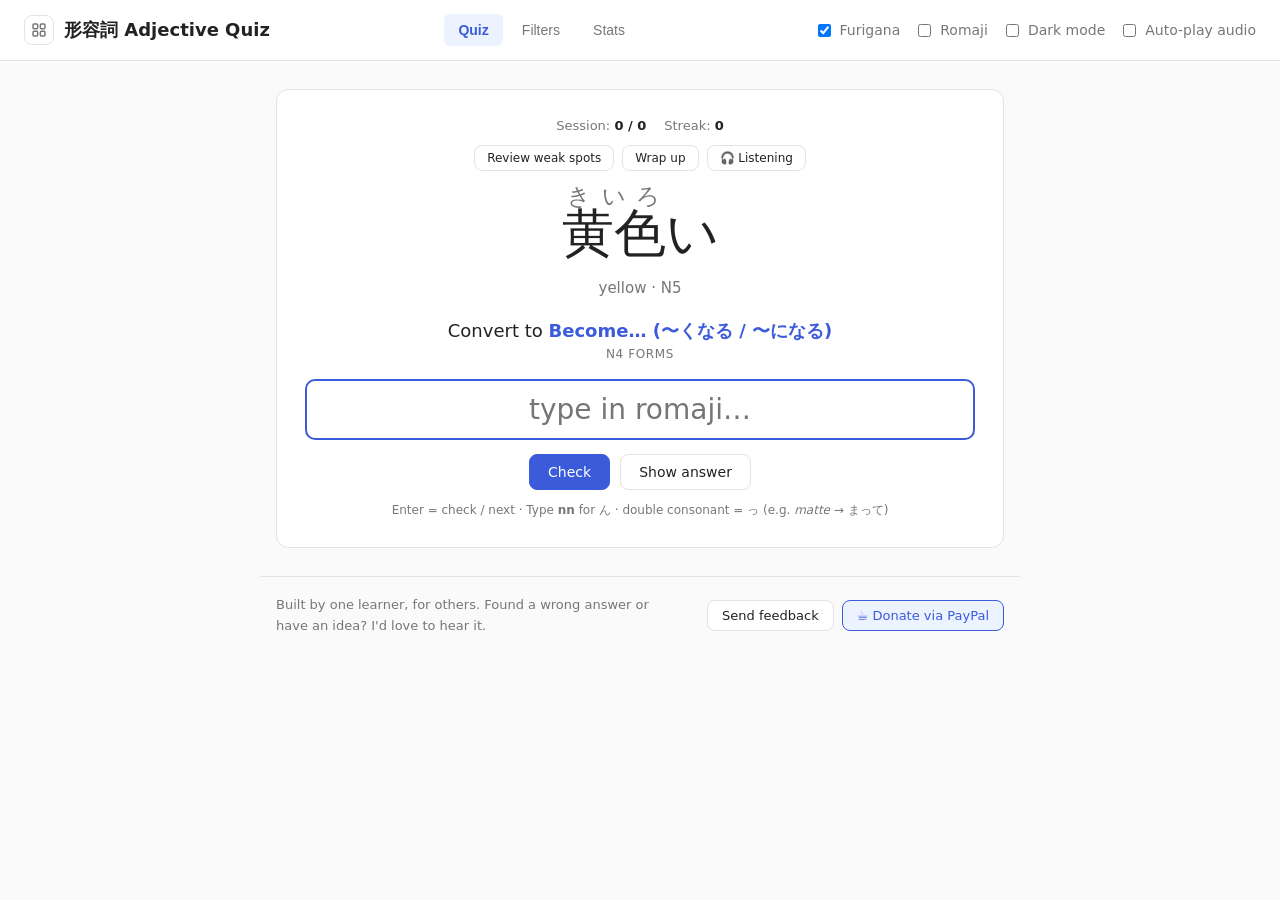
==== adj.html @ fc835f9a "Add files via upload" ====
<!DOCTYPE html>
<html lang="en">
<head>
<meta charset="UTF-8">
<meta name="viewport" content="width=device-width, initial-scale=1">
<link rel="icon" href="icon-favicon-64.png">
<link rel="apple-touch-icon" href="icon-adj-180.png">
<meta name="apple-mobile-web-app-capable" content="yes">
<meta name="mobile-web-app-capable" content="yes">
<meta name="apple-mobile-web-app-title" content="Adjective Quiz">
<meta name="theme-color" content="#c2255c">
<script>(function(){var d;try{d=localStorage.getItem('jadj_dark_v1');}catch(e){}if(d==='on'||(d!=='off'&&window.matchMedia&&matchMedia('(prefers-color-scheme: dark)').matches))document.documentElement.classList.add('dark');})();</script>
<title>Japanese Adjective Conjugation Quiz</title>
<style>
  :root{
    --bg:#fafafa; --card:#fff; --text:#222; --muted:#777; --line:#e3e3e3;
    --accent:#3b5bdb; --ok:#2b8a3e; --okbg:#ebfbee; --bad:#c92a2a; --badbg:#fff5f5;
  }
  *{box-sizing:border-box}
  body{margin:0;font-family:system-ui,-apple-system,"Segoe UI",Roboto,"Noto Sans JP","Hiragino Sans",sans-serif;background:var(--bg);color:var(--text)}
  header{display:flex;align-items:center;justify-content:space-between;padding:14px 24px;border-bottom:1px solid var(--line);background:var(--card);flex-wrap:wrap;gap:10px}
  header h1{font-size:18px;margin:0;font-weight:600}
  nav button{background:none;border:none;padding:8px 14px;font-size:14px;color:var(--muted);cursor:pointer;border-radius:6px}
  nav button.active{color:var(--accent);background:#edf2ff;font-weight:600}
  .toggle{font-size:14px;color:var(--muted);display:flex;align-items:center;gap:6px;cursor:pointer}
  main{max-width:760px;margin:28px auto;padding:0 16px}
  .card{background:var(--card);border:1px solid var(--line);border-radius:12px;padding:28px}
  .hidden{display:none!important}

  /* Quiz */
  .scorebar{display:flex;gap:18px;justify-content:center;font-size:13px;color:var(--muted);margin-bottom:16px}
  .scorebar b{color:var(--text)}
  .verb{font-size:52px;text-align:center;margin:10px 0 4px;line-height:1.6}
  .meaning{text-align:center;color:var(--muted);font-size:15px}
  .target{text-align:center;margin:22px 0 18px;font-size:18px}
  .target .form{font-weight:600;color:var(--accent)}
  .target .cat{display:block;font-size:12px;color:var(--muted);margin-top:4px;text-transform:uppercase;letter-spacing:.05em}
  #answer{width:100%;font-size:28px;padding:12px 16px;border:2px solid var(--line);border-radius:10px;text-align:center;outline:none;font-family:inherit}
  #answer:focus{border-color:var(--accent)}
  #answer.ok{border-color:var(--ok);background:var(--okbg)}
  #answer.bad{border-color:var(--bad);background:var(--badbg)}
  .buttons{display:flex;gap:10px;justify-content:center;margin-top:14px}
  button.btn{font-size:14px;padding:9px 18px;border-radius:8px;border:1px solid var(--line);background:var(--card);cursor:pointer;font-family:inherit}
  button.primary{background:var(--accent);color:#fff;border-color:var(--accent)}
  .hint{text-align:center;font-size:12px;color:var(--muted);margin-top:12px}
  .feedback{margin-top:20px;padding:16px 18px;border-radius:10px;font-size:15px;line-height:1.6}
  .feedback.ok{background:var(--okbg);border:1px solid #b2f2bb}
  .feedback.bad{background:var(--badbg);border:1px solid #ffc9c9}
  .feedback .head{font-weight:600;margin-bottom:4px}
  .feedback.ok .head{color:var(--ok)} .feedback.bad .head{color:var(--bad)}
  .feedback .correct{font-size:26px;line-height:1.7}
  .feedback .rule{margin-top:8px;color:#333}
  .feedback .note{margin-top:6px;color:#8a5a00;font-size:14px}
  .pill{display:inline-block;font-size:12px;padding:1px 8px;border-radius:10px;background:#f1f3f5;color:#555;margin-left:6px;vertical-align:middle}

  ruby rt{font-size:.45em;color:var(--muted)}
  body.nofuri ruby rt{visibility:hidden}
  .rw{display:inline-flex;flex-direction:column;align-items:center;vertical-align:bottom}
  .rw .rr{display:none;font-size:clamp(11px,.38em,22px);line-height:1.3;color:var(--accent);font-family:system-ui,-apple-system,"Segoe UI",sans-serif;letter-spacing:.02em;white-space:nowrap}
  body.roma .rw .rr{display:block}
  header h1{display:flex;align-items:center;gap:10px}
  .homelink{display:inline-grid;place-items:center;width:30px;height:30px;border-radius:8px;border:1px solid var(--line);color:var(--muted);text-decoration:none;flex:none}
  .homelink:hover{color:var(--accent);border-color:var(--accent)}
  .listenq{display:inline-flex;align-items:center;gap:10px;font-size:20px;padding:14px 26px;border-radius:999px;border:2px solid var(--accent);
    background:var(--accentbg);color:var(--accent);cursor:pointer;font-family:inherit;margin:14px 0 6px}
  .listenq:hover{filter:brightness(1.05)} .listenq:active{transform:scale(.98)}
  .listenq .ico{font-size:26px;line-height:1}
  .reportline{margin-top:12px;font-size:12px;text-align:right}
  .reportline a{color:var(--muted);text-decoration:none;border-bottom:1px dotted var(--muted)}
  .reportline a:hover{color:var(--accent);border-color:var(--accent)}
  .homo{margin-top:6px;font-size:13px;color:var(--muted)}
  .feedback .also{font-size:13px;color:var(--muted);margin:2px 0 8px}

  /* Filters */
  h2{font-size:16px;margin:0 0 12px}
  h3{font-size:13px;margin:18px 0 8px;color:var(--muted);text-transform:uppercase;letter-spacing:.05em;font-weight:600}
  .checks{display:grid;grid-template-columns:repeat(auto-fill,minmax(220px,1fr));gap:6px 16px}
  .checks label{font-size:14px;display:flex;gap:8px;align-items:center;cursor:pointer}
  .small-links{font-size:12px;margin-left:8px;text-transform:none;letter-spacing:0}
  .small-links a{color:var(--accent);cursor:pointer;margin-left:6px}
  .poolinfo{margin-top:18px;font-size:13px;color:var(--muted)}

  /* Stats */
  table{width:100%;border-collapse:collapse;font-size:14px}
  th,td{text-align:left;padding:7px 6px;border-bottom:1px solid var(--line)}
  th{font-size:12px;color:var(--muted);font-weight:600}
  td.num{text-align:right;white-space:nowrap;font-variant-numeric:tabular-nums}
  .bar{height:6px;background:#f1f3f5;border-radius:3px;width:90px;display:inline-block;vertical-align:middle;overflow:hidden}
  .bar i{display:block;height:100%}
  .totals{display:flex;gap:30px;margin-bottom:10px}
  .totals div{font-size:13px;color:var(--muted)}
  .totals b{display:block;font-size:24px;color:var(--text)}
  .reset{margin-top:20px;font-size:12px}

  /* ---- quality-of-life additions: dark mode, audio, review / wrap-up ---- */
  :root{--accentbg:#edf2ff;--okline:#b2f2bb;--badline:#ffc9c9;--pill:#f1f3f5;--pilltext:#555;--warn:#8a5a00;--sub:#333}
  :root.dark{--bg:#15171c;--card:#1e2128;--text:#e4e6ea;--muted:#9aa0aa;--line:#353a45;--accent:#7b93f7;--ok:#69db7c;--okbg:#17301f;
    --bad:#ff8787;--badbg:#3a1d21;--accentbg:#262d48;--okline:#2b6a3a;--badline:#7a2e35;--pill:#2a2e37;--pilltext:#c8ccd3;--warn:#f0c14b;--sub:#cfd3da;color-scheme:dark}
  :root.dark button.primary{background:#4c6ef5;border-color:#4c6ef5}
  :root.dark #storeWarn{background:#3a3212!important;border-color:#6b5d1e!important;color:#f0c14b!important}
  nav button.active{background:var(--accentbg)}
  .feedback.ok{border-color:var(--okline)} .feedback.bad{border-color:var(--badline)}
  .feedback .rule{color:var(--sub)} .feedback .note{color:var(--warn)}
  .feedback .ex{border-top-color:var(--line)} .feedback .ex .en{color:var(--muted)}
  .added,.fixnote{color:var(--warn)}
  .pill{background:var(--pill);color:var(--pilltext)} .bar{background:var(--pill)}
  #answer,#listSearch{background-color:var(--card);color:var(--text)}
  button.btn:not(.primary){background-color:var(--card);color:var(--text)}
  .toggles{display:flex;gap:14px;flex-wrap:wrap}
  .modebar{display:flex;gap:8px;justify-content:center;margin:-4px 0 14px;flex-wrap:wrap}
  button.btn.small{font-size:12px;padding:5px 12px}
  button.btn.on{border-color:var(--accent);color:var(--accent);background:var(--accentbg)}
  .modeinfo{text-align:center;font-size:12px;color:var(--accent);margin:-6px 0 14px}
  .modeinfo.warn{color:var(--warn)}
  .speak{background:none;border:1px solid var(--line);border-radius:6px;cursor:pointer;font-size:13px;padding:1px 7px;color:var(--text);vertical-align:middle;font-family:inherit;line-height:1.5}
  .speak:hover{border-color:var(--accent)}
  #summary h2{text-align:center;font-size:20px;margin:0 0 14px}
  #summary .totals{justify-content:center;text-align:center}

  /* ---- support & feedback footer ---- */
  .sitefoot{max-width:760px;margin:8px auto 40px;padding:18px 16px 0;border-top:1px solid var(--line);
    display:flex;flex-wrap:wrap;gap:10px 20px;align-items:center;justify-content:space-between;font-size:13px;color:var(--muted)}
  .sitefoot p{margin:0;line-height:1.6;max-width:46ch}
  .sitefoot .links{display:flex;gap:8px;flex-wrap:wrap}
  .sitefoot a{display:inline-block;padding:7px 14px;border-radius:8px;border:1px solid var(--line);
    background:var(--card);color:var(--text);text-decoration:none;font-size:13px}
  .sitefoot a:hover{border-color:var(--accent);color:var(--accent)}
  .sitefoot a:focus-visible{outline:2px solid var(--accent);outline-offset:2px}
  .sitefoot a.donate{border-color:var(--accent);color:var(--accent);background:var(--accentbg)}
  @media (max-width:520px){.sitefoot{justify-content:center;text-align:center}}
  .verb{white-space:nowrap}  /* keep the quiz word on one line; script shrinks it to fit */
  @media (max-width:420px){main{padding:0 10px}.card{padding:22px 14px}}
</style>
</head>
<body>
<header>
  <h1><a class="homelink" href="./" title="All apps" aria-label="All apps"><svg viewBox="0 0 24 24" width="16" height="16" fill="none" stroke="currentColor" stroke-width="2.2" stroke-linecap="round" stroke-linejoin="round" aria-hidden="true"><rect x="3" y="3" width="7" height="7" rx="1.5"/><rect x="14" y="3" width="7" height="7" rx="1.5"/><rect x="3" y="14" width="7" height="7" rx="1.5"/><rect x="14" y="14" width="7" height="7" rx="1.5"/></svg></a>形容詞 Adjective Quiz</h1>
  <nav>
    <button data-tab="quiz" class="active">Quiz</button>
    <button data-tab="filters">Filters</button>
    <button data-tab="stats">Stats</button>
  </nav>
  <div class="toggles">
    <label class="toggle"><input type="checkbox" id="furiToggle" checked> Furigana</label>
    <label class="toggle" title="Show romaji above Japanese words"><input type="checkbox" id="romaToggle"> Romaji</label>
    <label class="toggle"><input type="checkbox" id="darkToggle"> Dark mode</label>
    <label class="toggle" title="Read the answer aloud as soon as you submit"><input type="checkbox" id="autoToggle"> Auto-play audio</label>
  </div>
</header>

<main>
  <!-- QUIZ -->
  <section id="tab-quiz" class="card">
    <div id="storeWarn" class="hidden" style="font-size:12px;color:#8a5a00;background:#fff9db;border:1px solid #ffe066;border-radius:8px;padding:8px 12px;margin-bottom:14px;text-align:center">This viewer blocks saving, so lifetime stats won&#39;t persist. Download the file and open it directly in Chrome to save progress.</div>
    <div class="scorebar">
      <span>Session: <b id="sScore">0 / 0</b></span>
      <span>Streak: <b id="sStreak">0</b></span>
    </div>
    <div class="modebar" id="modebar">
      <button class="btn small" id="reviewBtn" title="Drill only the items with your worst track record">Review weak spots</button>
      <button class="btn small" id="wrapBtn" title="Finish with 5 more questions, then see a summary">Wrap up</button>
      <button class="btn small" id="listenBtn" title="Hear the adjective instead of reading it">🎧 Listening</button>
    </div>
    <div class="modeinfo hidden" id="modeInfo"></div>
    <div id="quizBody">
      <div class="verb" id="qVerb"></div>
      <div class="meaning" id="qMeaning"></div>
      <div class="target">Convert to <span class="form" id="qForm"></span><span class="cat" id="qCat"></span></div>
      <input id="answer" autocomplete="off" autocapitalize="off" spellcheck="false" placeholder="type in romaji…">
      <div class="buttons">
        <button class="btn primary" id="submitBtn">Check</button>
        <button class="btn" id="revealBtn">Show answer</button>
      </div>
      <div class="hint">Enter = check / next · Type <b>nn</b> for ん · double consonant = っ (e.g. <i>matte</i> → まって)</div>
      <div id="feedback"></div>
    </div>
    <div id="emptyPool" class="hidden" style="text-align:center;color:var(--muted)">No questions match your filters. Enable at least one form, level and adjective type.</div>
    <div id="summary" class="hidden">
      <h2 id="sumTitle"></h2>
      <div id="sumBody"></div>
      <div class="buttons" style="margin-top:20px">
        <button class="btn primary" id="newSessionBtn">Start new session</button>
        <button class="btn" id="keepGoingBtn">Keep going</button>
      </div>
    </div>
  </section>

  <!-- FILTERS -->
  <section id="tab-filters" class="card hidden">
    <h2>Filters</h2>
    <div id="filterBody"></div>
    <div class="poolinfo" id="poolInfo"></div>
  </section>

  <!-- STATS -->
  <section id="tab-stats" class="card hidden">
    <h2>Stats</h2>
    <div id="statsBody"></div>
    <h3>Sync between devices</h3>
    <div style="font-size:13px;color:var(--muted);margin-bottom:8px">Export a file here, open the quiz on another computer or phone, and import it there. Results are combined without double-counting, so you can sync back and forth as often as you like.</div>
    <div class="buttons" style="justify-content:flex-start;margin-top:0">
      <button class="btn" id="exportBtn">Export progress</button>
      <button class="btn" id="importBtn">Import progress</button>
      <input type="file" id="importFile" accept=".json,application/json" class="hidden">
    </div>
    <div id="syncMsg" style="font-size:13px;margin-top:8px"></div>
    <div id="syncInfo" style="font-size:12px;color:var(--muted);margin-top:6px"></div>
    <button class="btn reset" id="resetBtn">Reset lifetime stats</button>
  </section>
</main>
<footer class="sitefoot">
  <p>Built by one learner, for others. Found a wrong answer or have an idea? I'd love to hear it.</p>
  <div class="links">
    <a href="mailto:support.kohikori@gmail.com?subject=Feedback:%20Adjective%20Quiz">Send feedback</a>
    <a class="donate" href="https://paypal.me/kohikori" target="_blank" rel="noopener">☕ Donate via PayPal</a>
  </div>
</footer>

<script>
//ENGINE-START
/* ================= ADJECTIVE DATA =================
   word|meaning|type|JLPT level|flags
   type: i = い-adjective, na = な-adjective, ii = いい (irregular)
   flags: negnai = a negative-looking ない word, prefers 〜なさそう
   Levels and meanings follow the vocabulary quiz; types checked against JMdict. */
const ADJ_DATA = `
いい|good; nice|ii|5
危[あぶ]ない|dangerous|i|5
赤[あか]い|red; crimson; scarlet|i|5
明[あか]るい|bright; light|i|5
甘[あま]い|sweet; sweet-tasting; sugary|i|5
青[あお]い|blue; azure|i|5
新[あたら]しい|new; fresh|i|5
暖[あたた]かい|warm|i|5
暑[あつ]い|hot; sultry|i|5
厚[あつ]い|thick|i|5
熱[あつ]い|hot|i|5
便利[べんり]|convenient|na|5
小[ちい]さい|small; little; tiny|i|5
近[ちか]い|near; close|i|5
大丈夫[だいじょうぶ]|all right; OK|na|5
大好[だいす]き|much loved; really like|na|5
安心[あんしん]|relieved; at ease|na|4
安全[あんぜん]|safe|na|4
浅[あさ]い|shallow|i|4
大事[だいじ]|important; precious|na|4
不便[ふべん]|inconvenient|na|4
深[ふか]い|deep|i|4
複雑[ふくざつ]|complicated|na|4
恥[は]ずかしい|embarrassed; shameful|i|4
明[あき]らか|clear; obvious|na|3
新[あら]た|new; fresh|na|3
駄目[だめ]|no good|na|3
不利[ふり]|disadvantageous|na|3
激[はげ]しい|violent; extreme; intense|i|3
意外[いがい]|unexpected; surprising|na|3
邪魔[じゃま]|in the way; bothersome|na|3
強力[きょうりょく]|powerful; strong|na|3
青白[あおじろ]い|pale; bluish-white|i|2
意地悪[いじわる]|mean; nasty|na|2
真[ま]っ青[さお]|deep blue; pale|na|2
真[ま]っ白[しろ]|pure white; blank|na|2
透明[とうめい]|transparent; clear|na|2
忙[いそが]しい|busy|i|5
痛[いた]い|painful; sore|i|5
嫌[いや]|unpleasant; disagreeable|na|5
色々[いろいろ]|various|na|5
薄[うす]い|thin; weak|i|5
うるさい|noisy; annoying|i|5
美味[おい]しい|delicious|i|5
多[おお]い|many; numerous|i|5
大[おお]きい|big; large|i|5
遅[おそ]い|slow; time-consuming; late|i|5
重[おも]い|heavy|i|5
面白[おもしろ]い|interesting|i|5
辛[から]い|spicy; salty|i|5
軽[かる]い|light|i|5
可愛[かわい]い|cute|i|5
黄色[きいろ]い|yellow|i|5
汚[きたな]い|dirty|i|5
嫌[きら]い|disliked; hateful|na|5
きれい|pretty; clean|na|5
暗[くら]い|dark; gloomy; murky|i|5
黒[くろ]い|black|i|5
結構[けっこう]|fine; splendid; enough|na|5
元気[げんき]|healthy; energetic|na|5
寒[さむ]い|cold|i|5
静[しず]か|quiet|na|5
白[しろ]い|white|i|5
上手[じょうず]|skillful; good at|na|5
丈夫[じょうぶ]|sturdy; healthy|na|5
好[す]き|liked; favorite|na|5
少[すく]ない|few; scarce|i|5
涼[すず]しい|cool; refreshing|i|5
狭[せま]い|narrow|i|5
大切[たいせつ]|important; precious|na|5
大変[たいへん]|tough; terrible; serious|na|5
高[たか]い|high; tall; expensive|i|5
楽[たの]しい|enjoyable; fun|i|5
つまらない|boring|i|5|negnai
冷[つめ]たい|cold to the touch|i|5
強[つよ]い|strong; powerful|i|5
遠[とお]い|far|i|5
長[なが]い|long|i|5
賑[にぎ]やか|lively; bustling|na|5
温[ぬる]い|lukewarm|i|5
速[はや]い|fast|i|5
早[はや]い|early; fast|i|5
低[ひく]い|low; short|i|5
暇[ひま]|free (not busy)|na|5
広[ひろ]い|spacious; vast; wide|i|5
太[ふと]い|fat; thick|i|5
古[ふる]い|old (not for people)|i|5
下手[へた]|unskillful; bad at|na|5
欲[ほ]しい|wanted; desired|i|5
細[ほそ]い|thin; slender|i|5
まずい|bad-tasting; awkward|i|5
真[ま]っ直[す]ぐ|straight|na|5
丸[まる]い|round|i|5
短[みじか]い|short|i|5
難[むずか]しい|difficult|i|5
易[やさ]しい|easy; simple|i|5
安[やす]い|cheap; inexpensive|i|5
有名[ゆうめい]|famous|na|5
良[よ]い|good|i|5
弱[よわ]い|weak|i|5
立派[りっぱ]|splendid; fine|na|5
若[わか]い|young|i|5
悪[わる]い|bad; poor; undesirable|i|5
一生懸命[いっしょうけんめい]|hardworking; with all one's might|na|4
美[うつく]しい|beautiful|i|4
嬉[うれ]しい|happy; glad|i|4
おかしい|funny; strange|i|4
硬[かた]い|hard; stiff|i|4
悲[かな]しい|sad|i|4
簡単[かんたん]|simple; easy|na|4
危険[きけん]|dangerous|na|4
厳[きび]しい|strict|i|4
急[きゅう]|sudden; urgent; steep|na|4
細[こま]かい|small; fine; detailed|i|4
怖[こわ]い|frightening|i|4
盛[さか]ん|thriving; popular|na|4
寂[さび]しい|lonely|i|4
残念[ざんねん]|disappointing; unfortunate|na|4
親切[しんせつ]|kind|na|4
十分[じゅうぶん]|enough; sufficient|na|4
自由[じゆう]|free; unrestricted|na|4
すごい|amazing; terrible|i|4
素晴[すば]らしい|wonderful|i|4
正[ただ]しい|right; correct|i|4
楽[たの]しみ|looking forward to|na|4
丁寧[ていねい]|polite; careful|na|4
適当[てきとう]|suitable; sloppy|na|4
特別[とくべつ]|special|na|4
苦[にが]い|bitter|i|4
眠[ねむ]い|sleepy|i|4
酷[ひど]い|terrible; cruel|i|4
変[へん]|strange|na|4
無理[むり]|impossible; unreasonable|na|4
珍[めずら]しい|unusual; rare|i|4
優[やさ]しい|kind|i|4
柔[やわ]らかい|soft|i|4
急激[きゅうげき]|sudden; abrupt; rapid|na|3
急速[きゅうそく]|rapid (e.g. progress)|na|3
新鮮[しんせん]|fresh|na|3
熱心[ねっしん]|enthusiastic; eager|na|3
真面目[まじめ]|serious; earnest|na|3
真[ま]っ赤[か]|bright red; deep red; flushed (of face)|na|3
満足[まんぞく]|satisfied|na|3
明確[めいかく]|clear; precise; definite|na|3
有利[ゆうり]|advantageous|na|3
よろしい|good; all right (polite)|i|3
利口[りこう]|clever; intelligent; wise|na|3
うまい|delicious; skillful|i|4
堅[かた]い|hard; solid; steady|i|4
心配[しんぱい]|worried; worrying|na|4
確[たし]か|certain; sure|na|4
必要[ひつよう]|necessary|na|4
別[べつ]|different; separate|na|4
異常[いじょう]|abnormal; unusual|na|3
偉大[いだい]|great; mighty|na|3
永遠[えいえん]|eternal|na|3
幼[おさな]い|very young; childish|i|3
恐[おそ]ろしい|terrible; dreadful|i|3
穏[おだ]やか|calm; gentle; quiet|na|3
温暖[おんだん]|warm; mild|na|3
快適[かいてき]|pleasant; agreeable; comfortable|na|3
確実[かくじつ]|certain; reliable|na|3
賢[かしこ]い|wise; clever; smart|i|3
可能[かのう]|possible|na|3
かわいそう|pitiful; poor (thing)|na|3
かわいらしい|lovely; sweet|i|3
完全[かんぜん]|perfect; complete|na|3
貴重[きちょう]|precious; valuable|na|3
きつい|tight; harsh; tough|i|3
気[き]の毒[どく]|pitiful; a pity|na|3
奇妙[きみょう]|strange; queer; curious|na|3
器用[きよう]|skillful; handy|na|3
巨大[きょだい]|huge; gigantic; enormous|na|3
臭[くさ]い|smelly; stinky|i|3
クラシック|classic; classical|na|3
苦[くる]しい|painful; difficult|i|3
詳[くわ]しい|detailed; knowledgeable|i|3
けち|stingy|na|3
健康[けんこう]|healthy|na|3
濃[こ]い|thick (as of color; liquid); dense|i|3
幸運[こううん]|lucky|na|3
高価[こうか]|expensive|na|3
豪華[ごうか]|wonderful; gorgeous; splendor|na|3
幸福[こうふく]|happy|na|3
困難[こんなん]|difficult|na|3
最高[さいこう]|the best; great|na|3
最低[さいてい]|the worst; awful|na|3
幸[さいわ]い|fortunate|na|3
様々[さまざま]|varied; various|na|3
幸[しあわ]せ|happy|na|3
親[した]しい|intimate; close (e.g. friend)|i|3
重大[じゅうだい]|serious; grave|na|3
重要[じゅうよう]|important; momentous; essential|na|3
主要[しゅよう]|chief; main; principal|na|3
順調[じゅんちょう]|going smoothly|na|3
正直[しょうじき]|honest|na|3
上等[じょうとう]|first-class; excellent|na|3
真剣[しんけん]|serious; earnest|na|3
深刻[しんこく]|serious|na|3
慎重[しんちょう]|careful; cautious|na|3
すてき|lovely; wonderful|na|3
鋭[するど]い|pointed; sharp|i|3
正確[せいかく]|accurate; exact|na|3
清潔[せいけつ]|clean|na|3
正式[せいしき]|formal; official|na|3
贅沢[ぜいたく]|luxurious; extravagant|na|3
積極的[せっきょくてき]|active; positive|na|3
相当[そうとう]|considerable; suitable|na|3
粗末[そまつ]|crude; shabby|na|3
退屈[たいくつ]|boring; bored|na|3
平[たい]ら|flat; level|na|3
単純[たんじゅん]|simple|na|3
辛[つら]い|painful; hard to bear|i|3
適切[てきせつ]|pertinent; appropriate; adequate|na|3
適度[てきど]|moderate|na|3
同様[どうよう]|similar; same|na|3
得意[とくい]|good at; proud|na|3
独特[どくとく]|unique; distinctive|na|3
苦手[にがて]|bad at; not fond of|na|3
莫大[ばくだい]|enormous; vast|na|3
ハンサム|handsome|na|3
非常[ひじょう]|extraordinary; extreme|na|3
等[ひと]しい|equal|i|3
微妙[びみょう]|delicate; subtle|na|3
平等[びょうどう]|equal; fair|na|3
不安[ふあん]|anxious; uneasy|na|3
不幸[ふこう]|unhappy; unfortunate|na|3
無事[ぶじ]|safe; without incident|na|3
不思議[ふしぎ]|mysterious; strange|na|3
不自由[ふじゆう]|inconvenient; restricted|na|3
不正[ふせい]|unfair; dishonest|na|3
不満[ふまん]|dissatisfied|na|3
平和[へいわ]|peaceful|na|3
豊富[ほうふ]|abundant; plentiful|na|3
貧[まず]しい|poor; needy|i|3
見事[みごと]|splendid; magnificent; beautiful|na|3
密[みつ]|dense; close|na|3
妙[みょう]|strange; odd|na|3
無駄[むだ]|wasteful; useless|na|3
夢中[むちゅう]|absorbed in; crazy about|na|3
迷惑[めいわく]|annoying; troublesome|na|3
面倒[めんどう]|troublesome; a hassle|na|3
厄介[やっかい]|troublesome; burdensome|na|3
有効[ゆうこう]|valid; effective|na|3
優秀[ゆうしゅう]|excellent; outstanding|na|3
有能[ゆうのう]|able; capable; efficient|na|3
愉快[ゆかい]|pleasant; happy|na|3
豊[ゆた]か|abundant; wealthy; plentiful|na|3
容易[ようい]|easy; simple; plain|na|3
余分[よぶん]|extra; excess; surplus|na|3
楽[らく]|easy; comfortable|na|3
冷静[れいせい]|calm; composed|na|3
わがまま|selfish|na|3
僅[わず]か|slight; few|na|3
あいまい|vague; ambiguous|na|2
あたりまえ|natural; obvious|na|2
厚[あつ]かましい|impudent; shameless; brazen|i|2
危[あや]うい|dangerous; critical; grave|i|2
怪[あや]しい|suspicious; dubious; doubtful|i|2
荒[あら]い|rough; rude; wild|i|2
粗[あら]い|coarse; rough|i|2
ありがたい|grateful; welcome|i|2
あわただしい|busy; hurried; confused|i|2
安易[あんい]|easy; careless|na|2
勇[いさ]ましい|brave; valiant; gallant|i|2
薄暗[うすぐら]い|dim; gloomy|i|2
羨[うらや]ましい|envious; enviable|i|2
偉[えら]い|great; admirable|i|2
おおざっぱ|rough; sloppy|na|2
惜[お]しい|regrettable; so close|i|2
おしゃれ|stylish; fashionable|na|2
おとなしい|quiet; well-behaved|i|2
思[おも]いがけない|unexpected|i|2|negnai
重[おも]たい|heavy; massive; serious|i|2
格別[かくべつ]|exceptional|na|2
過剰[かじょう]|excessive|na|2
固[かた]い|firm; stubborn|i|2
かゆい|itchy; itching|i|2
空[から]っぽ|empty|na|2
清[きよ]い|clear; pure; noble|i|2
くだらない|worthless; trivial; stupid|i|2|negnai
くどい|wordy; persistent; heavy (taste)|i|2
悔[くや]しい|regrettable; mortifying; vexing|i|2
下品[げひん]|vulgar|na|2
煙[けむ]い|smoky|i|2
険[けわ]しい|steep; stern|i|2
謙虚[けんきょ]|modest; humble|na|2
厳重[げんじゅう]|strict; rigorous|na|2
恋[こい]しい|missed; longed for|i|2
強引[ごういん]|pushy; forceful|na|2
高級[こうきゅう]|high-class; luxury|na|2
公正[こうせい]|fair; just|na|2
高等[こうとう]|advanced; high-level|na|2
逆[さか]さ|upside down; reversed|na|2
逆[さか]さま|upside down|na|2
騒[さわ]がしい|noisy|i|2
さわやか|refreshing|na|2
塩辛[しおから]い|salty (taste)|i|2
四角[しかく]い|square|i|2
しつこい|insistent; obstinate|i|2
地味[じみ]|plain; subdued|na|2
純情[じゅんじょう]|pure-hearted; innocent|na|2
純粋[じゅんすい]|pure; genuine|na|2
消極的[しょうきょくてき]|passive|na|2
垂直[すいちょく]|vertical|na|2
ずうずうしい|impudent; shameless|i|2
すっぱい|sour; acid|i|2
素直[すなお]|honest; obedient; open|na|2
スマート|slim; stylish|na|2
ずるい|sly; cunning|i|2
騒々[そうぞう]しい|noisy; boisterous|i|2
そそっかしい|careless; thoughtless|i|2
率直[そっちょく]|frank; candid|na|2
妥当[だとう]|appropriate; reasonable|na|2
頼[たの]もしい|reliable; promising|i|2
だらしない|sloppy; slovenly|i|2|negnai
力強[ちからづよ]い|powerful; reassuring|i|2
茶色[ちゃいろ]い|light brown; tawny|i|2
強気[つよき]|confident; bullish|na|2
的確[てきかく]|precise; accurate|na|2
凸凹[でこぼこ]|bumpy; uneven|na|2
手頃[てごろ]|reasonable (price); handy|na|2
でたらめ|nonsensical; random|na|2
特殊[とくしゅ]|special; unusual|na|2
永[なが]い|long; lengthy|i|2
懐[なつ]かしい|nostalgic; dearly missed|i|2
斜[なな]め|diagonal; slanted|na|2
生意気[なまいき]|cheeky; impertinent|na|2
憎[にく]い|hateful; detestable|i|2
憎[にく]らしい|odious; hateful|i|2
鈍[にぶ]い|dull; slow|i|2
のんき|carefree; easygoing|na|2
ばからしい|absurd|i|2
派手[はで]|flashy; showy|na|2
甚[はなは]だしい|extreme; excessive|i|2
ぴかぴか|sparkling; shiny|na|2
卑怯[ひきょう]|cowardly; unfair|na|2
皮肉[ひにく]|ironic; sarcastic|na|2
不運[ふうん]|unlucky|na|2
不規則[ふきそく]|irregular|na|2
不潔[ふけつ]|dirty; unclean|na|2
物騒[ぶっそう]|dangerous; unsafe|na|2
ふわふわ|soft; fluffy|na|2
平気[へいき]|calm; unbothered|na|2
平凡[へいぼん]|ordinary|na|2
膨大[ぼうだい]|huge; enormous|na|2
朗[ほが]らか|cheerful|na|2
真[ま]っ暗[くら]|pitch dark|na|2
真[ま]っ黒[くろ]|pitch black|na|2
まぶしい|dazzling; radiant|i|2
円[まる]い|round; circular; spherical|i|2
稀[まれ]|rare|na|2
みじめ|miserable|na|2
みっともない|shameful; unsightly|i|2|negnai
醜[みにく]い|ugly|i|2
無限[むげん]|infinite; limitless|na|2
蒸[む]し暑[あつ]い|humid; sultry|i|2
めちゃくちゃ|messy; absurd|na|2
めでたい|happy; auspicious|i|2
面倒臭[めんどうくさ]い|troublesome; a pain|i|2
モダン|modern|na|2
もったいない|wasteful; too good for|i|2|negnai
ものすごい|tremendous; terrific|i|2
やかましい|noisy; fussy|i|2
軟[やわ]らかい|soft; tender; limp|i|2
緩[ゆる]い|loose; lenient; gentle|i|2
幼稚[ようち]|childish|na|2
欲張[よくば]り|greedy|na|2
余計[よけい]|unnecessary; excessive|na|2
乱暴[らんぼう]|rough; violent; rude|na|2
若々[わかわか]しい|youthful|i|2
`;
const VERBS = ADJ_DATA.trim().split('\n').map(line => {   // (named VERBS to share code with the verb quiz)
  const [b, m, g, l, flags=''] = line.split('|');
  return {b, m, g, lvl: 'N' + l, flags: flags.split(' ').filter(Boolean)};
});

/* ================= FORMS ================= */
const FORMS = [
  {id:'desu',     cat:'Polite', label:'Polite present',        jp:'〜です'},
  {id:'desuneg',  cat:'Polite', label:'Polite negative',       jp:'〜くないです / 〜じゃないです'},
  {id:'deshita',  cat:'Polite', label:'Polite past',           jp:'〜かったです / 〜でした'},
  {id:'desunegpast', cat:'Polite', label:'Polite past negative', jp:'〜くなかったです / 〜じゃなかったです'},
  {id:'da',       cat:'Casual', label:'Casual present',        jp:'〜だ'},
  {id:'nai',      cat:'Casual', label:'Casual negative',       jp:'〜くない / 〜じゃない'},
  {id:'katta',    cat:'Casual', label:'Casual past',           jp:'〜かった / 〜だった'},
  {id:'nakatta',  cat:'Casual', label:'Casual past negative',  jp:'〜くなかった / 〜じゃなかった'},
  {id:'attr',     cat:'Other',  label:'Before a noun',         jp:'〜な + noun'},
  {id:'te',       cat:'Other',  label:'て-form (and…)',        jp:'〜くて / 〜で'},
  {id:'adv',      cat:'Other',  label:'Adverb (…ly)',          jp:'〜く / 〜に'},
  {id:'ba',       cat:'Other',  label:'Conditional (if…)',     jp:'〜ければ / 〜なら'},
  {id:'tara',     cat:'Other',  label:'たら-conditional',      jp:'〜かったら / 〜だったら'},
  {id:'naru',     cat:'N4 forms', label:'Become…',             jp:'〜くなる / 〜になる'},
  {id:'sou',      cat:'N4 forms', label:'Looks…',              jp:'〜そう'},
  {id:'sugiru',   cat:'N4 forms', label:'Too…',                jp:'〜すぎる'},
];
const FORM_BY_ID = Object.fromEntries(FORMS.map(f => [f.id, f]));
// い-adjectives: the plain present and the before-a-noun form are just the dictionary form, so they're skipped.
// "Looks…" (〜そう) isn't used for things you can see at a glance, so colors and かわいい skip it.
const SOU_SKIP = new Set(['赤い','青い','白い','黒い','黄色い','茶色い','青白い','可愛い','真っ赤','真っ青','真っ白','真っ黒','真っ暗','透明']);
function allowed(v, fid){
  if (v.g!=='na' && (fid==='da' || fid==='attr')) return false;
  if (fid==='sou' && SOU_SKIP.has(toKanji(v.b))) return false;
  return true;
}

/* ================= CONJUGATION ENGINE ================= */
const KANJI_RE=/([一-鿿々]+)\[([^\]]+)\]/g;
const toReading = b => b.replace(KANJI_RE, '$2');
const toKanji   = b => b.replace(KANJI_RE, '$1');
const toRuby    = b => b.replace(KANJI_RE, '<ruby>$1<rt>$2</rt></ruby>');
const iStem = v => v.g==='ii' ? 'よ' : v.b.slice(0,-1);          // いい conjugates from よい
const endsNai = v => v.g==='i' && toReading(v.b).endsWith('ない');
const I_END = {
  desuneg:['くないです','くありません'], deshita:['かったです'], desunegpast:['くなかったです','くありませんでした'],
  nai:['くない'], katta:['かった'], nakatta:['くなかった'], te:['くて'], adv:['く'], ba:['ければ'], tara:['かったら'],
  naru:['くなる'], sou:['そう'], sugiru:['すぎる']
};
const NA_END = {
  desu:['です'], desuneg:['じゃないです','ではありません','じゃありません','ではないです'], deshita:['でした'],
  desunegpast:['じゃなかったです','ではありませんでした','じゃありませんでした','ではなかったです'],
  da:['だ',''], nai:['じゃない','ではない'], katta:['だった'], nakatta:['じゃなかった','ではなかった'],
  attr:['な'], te:['で'], adv:['に'], ba:['なら','ならば','であれば'], tara:['だったら'], naru:['になる'], sou:['そう'], sugiru:['すぎる']
};
// Every accepted answer; the first one is shown as "the" answer.
function answers(v,f){
  if (v.g==='na') return NA_END[f].map(e=>v.b+e);
  if (f==='desu') return [v.b+'です'];
  const st=iStem(v);
  if (endsNai(v) && (f==='sou' || f==='sugiru')){            // 〜ない adjectives: both 〜なそう and 〜なさそう are heard
    const a=st+I_END[f][0], b=st+'さ'+I_END[f][0];
    return v.flags.includes('negnai') ? [b,a] : [a,b];
  }
  if (v.g==='ii' && f==='sou') return ['よさそう'];
  if (v.g==='ii' && f==='sugiru') return ['よすぎる','よさすぎる'];
  return I_END[f].map(e=>st+e);
}
const conjugate = (v,f) => answers(v,f)[0];

/* ================= EXPLANATIONS ================= */
const FORM_USE = {
  desu:'Polite "is…". い-adjectives just add です; な-adjectives use です in place of だ.',
  desuneg:'Polite "isn\'t…". The 〜ありません version is a little more formal.',
  deshita:'Polite "was…".', desunegpast:'Polite "wasn\'t…".',
  da:'Plain "is…" for な-adjectives. In casual speech the だ is often dropped.',
  nai:'Plain "isn\'t…".', katta:'Plain "was…".', nakatta:'Plain "wasn\'t…".',
  attr:'Describes a noun directly: 静かな部屋 (a quiet room). This な is where the name "な-adjective" comes from.',
  te:'Links descriptions: 安くておいしい (cheap and tasty). Also gives a reason: 寒くて… (it\'s cold, so…).',
  adv:'Describes how something is done: 早く起きる (get up early), 静かに話す (speak quietly).',
  ba:'"If it is…". な-adjectives use なら (ならば, であれば are also correct).',
  tara:'"If / when it is…".',
  naru:'"Become…": 寒くなる (get cold), 有名になる (become famous).',
  sou:'"Looks…" based on appearance: おいしそう (looks tasty). Not used for things you can see directly, like colors (赤そう sounds odd) or かわいい (かわいそう means "pitiful").',
  sugiru:'"Too…": 高すぎる (too expensive). Conjugates like a る-verb (高すぎた, 高すぎない).'
};
const I_RULE = {
  desuneg:'Drop the final <b>い</b> and add <b>くないです</b> (or <b>くありません</b>).',
  deshita:'Drop the final <b>い</b> and add <b>かったです</b>. Don\'t use でした with い-adjectives (高いでした is a common mistake).',
  desunegpast:'Drop the final <b>い</b> and add <b>くなかったです</b> (or <b>くありませんでした</b>).',
  nai:'Drop the final <b>い</b> and add <b>くない</b>.', katta:'Drop the final <b>い</b> and add <b>かった</b>.',
  nakatta:'Drop the final <b>い</b> and add <b>くなかった</b>.', te:'Drop the final <b>い</b> and add <b>くて</b>.',
  adv:'Change the final <b>い</b> to <b>く</b>.', ba:'Drop the final <b>い</b> and add <b>ければ</b>.',
  tara:'Drop the final <b>い</b> and add <b>かったら</b>.', naru:'Change the final <b>い</b> to <b>く</b> and add <b>なる</b>.',
  sou:'Drop the final <b>い</b> and add <b>そう</b>.', sugiru:'Drop the final <b>い</b> and add <b>すぎる</b>.',
  desu:'Keep the adjective as it is and add <b>です</b>.'
};
const NA_RULE = {
  desu:'Add <b>です</b>.', desuneg:'Add <b>じゃないです</b> (or <b>ではありません</b>).', deshita:'Add <b>でした</b>.',
  desunegpast:'Add <b>じゃなかったです</b> (or <b>ではありませんでした</b>).', da:'Add <b>だ</b>.',
  nai:'Add <b>じゃない</b> (or the more formal <b>ではない</b>).', katta:'Add <b>だった</b>.',
  nakatta:'Add <b>じゃなかった</b> (or <b>ではなかった</b>).', attr:'Add <b>な</b> before the noun.', te:'Add <b>で</b>.',
  adv:'Add <b>に</b>.', ba:'Add <b>なら</b>.', tara:'Add <b>だったら</b>.', naru:'Add <b>になる</b>.', sou:'Add <b>そう</b>.', sugiru:'Add <b>すぎる</b>.'
};
function explain(v,f){
  const d=toKanji(v.b), r=toReading(v.b);
  let group, rule, notes=[];
  if (v.g==='na'){
    group='a な-adjective';
    rule=NA_RULE[f]+' な-adjectives work like nouns: nothing about the word itself changes.';
    if (/い$/.test(r)) notes.push(`Careful: ${d} ends in い, but it's a な-adjective, so the い stays (${d}じゃない, not ${d.slice(0,-1)}くない).`);
  } else if (v.g==='ii'){
    group='irregular';
    rule = f==='desu' ? I_RULE.desu
      : `いい comes from the older word <b>よい</b>, and every conjugated form is built from that: いい → <b>${conjugate(v,f)}</b>. Only いい and いいです keep いい.`;
    if (f==='sou') notes.push('いい adds さ before そう: よさそう (not よそう). Same for ない: なさそう.');
  } else {
    group='an い-adjective';
    rule=I_RULE[f];
    if (endsNai(v) && (f==='sou'||f==='sugiru'))
      notes.push(`Words ending in ない can take an extra さ: ${answers(v,f).join(' / ')}. Both are accepted here.`);
    if (d==='良い' && f!=='desu') notes.push('良い (よい) conjugates regularly. It\'s also where いい\'s forms come from.');
  }
  return {group, rule, use:FORM_USE[f], notes};
}
//ENGINE-END

/* ================= ROMAJI DISPLAY ================= */
// Hepburn-style romaji, spelled the way you'd type it (long vowels written out: べんきょう → benkyou)
const toRomaji = (() => {
  const B={あ:'a',い:'i',う:'u',え:'e',お:'o',か:'ka',き:'ki',く:'ku',け:'ke',こ:'ko',が:'ga',ぎ:'gi',ぐ:'gu',げ:'ge',ご:'go',
    さ:'sa',し:'shi',す:'su',せ:'se',そ:'so',ざ:'za',じ:'ji',ず:'zu',ぜ:'ze',ぞ:'zo',た:'ta',ち:'chi',つ:'tsu',て:'te',と:'to',
    だ:'da',ぢ:'ji',づ:'zu',で:'de',ど:'do',な:'na',に:'ni',ぬ:'nu',ね:'ne',の:'no',は:'ha',ひ:'hi',ふ:'fu',へ:'he',ほ:'ho',
    ば:'ba',び:'bi',ぶ:'bu',べ:'be',ぼ:'bo',ぱ:'pa',ぴ:'pi',ぷ:'pu',ぺ:'pe',ぽ:'po',ま:'ma',み:'mi',む:'mu',め:'me',も:'mo',
    や:'ya',ゆ:'yu',よ:'yo',ら:'ra',り:'ri',る:'ru',れ:'re',ろ:'ro',わ:'wa',ゐ:'i',ゑ:'e',を:'o',ん:'n',ゔ:'vu',
    ぁ:'a',ぃ:'i',ぅ:'u',ぇ:'e',ぉ:'o'};
  const SMALL={ゃ:'a',ゅ:'u',ょ:'o'};
  return kana => {
    const s=[...kana.replace(/[ァ-ヶ]/g, c=>String.fromCharCode(c.charCodeAt(0)-0x60))];
    let out='';
    for (let i=0;i<s.length;i++){
      const c=s[i], n=s[i+1];
      if (c==='っ'){ const nx=toRomaji(s.slice(i+1).join('')); out+= /^[bcdfghjkmprstvwz]/.test(nx) ? (nx.startsWith('ch')?'t':nx[0]) : ''; continue; }
      if (c==='ー'){ const m=out.match(/[aiueo]$/); out+= m?m[0]:'-'; continue; }
      if (c==='ん'){ out+= n && /[あいうえおやゆよ]/.test(n) ? "n'" : 'n'; continue; }
      let r=B[c];
      if (r===undefined){ out+=c; continue; }
      if (n && SMALL[n]){                                  // きゃ → kya, しゃ → sha, じゃ → ja
        r = /^(sh|ch|j)/.test(r) ? r.slice(0,-1)+SMALL[n] : r.slice(0,-1)+'y'+SMALL[n]; i++;
      } else if (n && /[ぁぃぅぇぉ]/.test(n) && r.length>1){ // ふぁ → fa, てぃ → ti
        r = r.slice(0,-1)+B[n]; i++;
      }
      out+=r;
    }
    return out;
  };
})();
// A word with romaji stacked above it (shown only while the Romaji toggle is on)
const wordHTML = b => `<span class="rw"><span class="rr">${toRomaji(toReading(b))}</span><span class="rj">${toRuby(b)}</span></span>`;


/* ================= ROMAJI → KANA ================= */
const ROMA = (() => {
  const t = {a:'あ',i:'い',u:'う',e:'え',o:'お'};
  const rows = {k:'かきくけこ',g:'がぎぐげご',s:'さしすせそ',z:'ざじずぜぞ',t:'たちつてと',d:'だぢづでど',
    n:'なにぬねの',h:'はひふへほ',b:'ばびぶべぼ',p:'ぱぴぷぺぽ',m:'まみむめも',r:'らりるれろ'};
  const V='aiueo';
  for (const c in rows) for (let i=0;i<5;i++) t[c+V[i]] = rows[c][i];
  Object.assign(t,{ya:'や',yu:'ゆ',yo:'よ',wa:'わ',wo:'を',wi:'うぃ',we:'うぇ',
    shi:'し',chi:'ち',tsu:'つ',fu:'ふ',ji:'じ',
    fa:'ふぁ',fi:'ふぃ',fe:'ふぇ',fo:'ふぉ',
    xa:'ぁ',xi:'ぃ',xu:'ぅ',xe:'ぇ',xo:'ぉ',la:'ぁ',li:'ぃ',lu:'ぅ',le:'ぇ',lo:'ぉ',
    xya:'ゃ',xyu:'ゅ',xyo:'ょ',lya:'ゃ',lyu:'ゅ',lyo:'ょ',xtu:'っ',ltu:'っ',xtsu:'っ',ltsu:'っ',
    'nn':'ん',"n'":'ん','-':'ー'});
  const small={a:'ゃ',u:'ゅ',o:'ょ'};
  for (const c of 'kgnhbpmr') for (const v in small) t[c+'y'+v]=rows[c][1]+small[v];
  for (const v in small){
    t['sh'+v]='し'+small[v]; t['sy'+v]='し'+small[v]; t['zy'+v]='じ'+small[v]; t['jy'+v]='じ'+small[v];
    t['j'+v]='じ'+small[v]; t['ch'+v]='ち'+small[v]; t['ty'+v]='ち'+small[v]; t['cy'+v]='ち'+small[v]; t['dy'+v]='ぢ'+small[v];
  }
  t.she='しぇ'; t.je='じぇ'; t.che='ちぇ'; t.ti='ち'; t.tu='つ'; t.si='し'; t.zi='じ'; t.hu='ふ';
  t.di='ぢ'; t.du='づ'; t.ja='じゃ'; t.ju='じゅ'; t.jo='じょ';
  return t;
})();
const ROMA_PREFIX = new Set();
for (const k in ROMA) for (let i=1;i<=k.length;i++) ROMA_PREFIX.add(k.slice(0,i));

function romajiToKana(str, final){
  let out='', i=0;
  const s=str.toLowerCase();
  while (i<s.length){
    const ch=s[i];
    if (!/[a-z'\-]/.test(ch)){ out+=str[i]; i++; continue; }
    if (ch==='n'){
      const nx=s[i+1];
      if (nx===undefined){ out+= final?'ん':'n'; i++; continue; }
      if (nx==='n'){
        const n2=s[i+2];
        if (n2===undefined){ out+='ん'; i+=2; continue; }
        if ('aiueoy'.includes(n2)){ out+='ん'; i+=1; continue; }
        out+='ん'; i+=2; continue;
      }
      if (nx==="'"){ out+='ん'; i+=2; continue; }
      if (!'aiueoy'.includes(nx)){ out+='ん'; i++; continue; }
    }
    // double consonant → っ
    if (/[bcdfghjkmprstvwz]/.test(ch) && (s[i+1]===ch || (ch==='t' && s[i+1]==='c' && s[i+2]==='h'))){
      out+='っ'; i++; continue;
    }
    let matched=false;
    for (let len=4;len>=1;len--){
      const sub=s.substr(i,len);
      if (sub.length===len && ROMA[sub]){ out+=ROMA[sub]; i+=len; matched=true; break; }
    }
    if (matched) continue;
    const rest=s.slice(i);
    if (ROMA_PREFIX.has(rest)){ out+=str.slice(i); break; }  // still typing
    out+=str[i]; i++;
  }
  return out;
}

/* ================= STORAGE / STATE ================= */
/* Safe storage: falls back to memory if localStorage is blocked (e.g. sandboxed previews) */
const store = (() => {
  const mem = {};
  let ok = false;
  try { const k='__jadj_test'; window.localStorage.setItem(k,'1'); window.localStorage.removeItem(k); ok = true; } catch(e) {}
  return {
    persistent: ok,
    get(k){ try { return ok ? window.localStorage.getItem(k) : (k in mem ? mem[k] : null); } catch(e){ return null; } },
    set(k,v){ try { if (ok) window.localStorage.setItem(k,v); else mem[k]=v; } catch(e){ mem[k]=v; } }
  };
})();
function loadJSON(k){ try { return JSON.parse(store.get(k) || 'null'); } catch(e){ return null; } }

const LS_STATS='jadj_stats_v1', LS_FILTERS='jadj_filters_v1', LS_FURI='jadj_furi_v1';
const blankStats = () => ({c:0,t:0,forms:{},groups:{},verbs:{},pairs:{}});
let lifetime = loadJSON(LS_STATS) || blankStats();
if (!lifetime.pairs) lifetime.pairs={};   // per verb+form record (added in v7)
let session = blankStats();
let streak = 0;
let filters = loadJSON(LS_FILTERS) || {
  forms: FORMS.map(f=>f.id), levels:['N5','N4'], groups:['i','na']
};
/* ---- Light spaced repetition ----
   Each verb+form pair has a level (0 = last missed, higher = correct streak).
   Weight decides how likely it is to be picked. Unseen pairs = 1.       */
const LS_SRS='jadj_srs_v1';
let srs = loadJSON(LS_SRS) || {};
/* ---- Multi-device sync ----
   lifetime = answers given on THIS device. peers = latest snapshot of every other device
   we've heard about. Displayed totals = this device + peers, so re-importing never double-counts.
   srsT = when each weak-spot level last changed; on import the newer one wins.          */
const LS_SRS_T='jadj_srs_time_v1', LS_PEERS='jadj_peers_v1', LS_DEVICE='jadj_device_v1';
let srsT = loadJSON(LS_SRS_T) || {};
let peers = loadJSON(LS_PEERS) || {};
let deviceId = store.get(LS_DEVICE);
if (!deviceId){ deviceId = Math.random().toString(36).slice(2,10); store.set(LS_DEVICE, deviceId); }
function addStats(a,b){
  const out={c:a.c+b.c,t:a.t+b.t,forms:{},groups:{},verbs:{},pairs:{}};
  for (const k of ['forms','groups','verbs','pairs']) for (const src of [a[k],b[k]]) for (const key in (src||{})){
    const o=out[k][key]||(out[k][key]={c:0,t:0}); o.c+=src[key].c; o.t+=src[key].t;
  }
  return out;
}
let combined;
function recombine(){ combined = Object.values(peers).reduce((acc,p)=>addStats(acc,p.stats), addStats(blankStats(), lifetime)); }
recombine();
if (filters.srs===undefined) filters.srs = true;
const SRS_WEIGHT = [5, 2, 1, 0.5, 0.25];          // by level; 4+ = mastered
const pairKey = (v,f) => v.b+'|'+f;
function pairWeight(v,f){
  if (!filters.srs) return 1;
  const lvl = srs[pairKey(v,f)];
  let w = lvl===undefined ? 1 : SRS_WEIGHT[Math.min(lvl,4)];
  const fs = combined.forms[f];                    // small nudge for weak forms
  if (fs && fs.t>=5) w *= 1 + (1 - fs.c/fs.t);     // up to 2x
  return w;
}
function updateSrs(v,f,ok){
  const k=pairKey(v,f), prev=srs[k];
  srs[k] = !ok ? 0 : prev===undefined ? 2 : Math.min(prev+1, 4);  // new + correct starts at 2
  srsT[k] = Date.now();
  store.set(LS_SRS, JSON.stringify(srs)); store.set(LS_SRS_T, JSON.stringify(srsT));
}
const sessionSeen = new Set();   // pairs already asked this session (no repeats)
let recentVerbs = [];            // last few verbs, to avoid back-to-back same verb
const GROUP_LABEL = {i:'い-adjectives (incl. いい)', na:'な-adjectives'};
const groupOf = v => v.g==='na' ? 'na' : 'i';

function record(st, v, f, ok){
  const bump = (obj,key) => { obj[key]=obj[key]||{c:0,t:0}; obj[key].t++; if(ok) obj[key].c++; };
  st.t++; if(ok) st.c++;
  bump(st.forms,f); bump(st.groups,groupOf(v)); bump(st.verbs,v.b); bump(st.pairs||(st.pairs={}),pairKey(v,f));
}

/* ================= QUIZ ================= */
let current=null, answered=false, lastKey='';
const $ = id => document.getElementById(id);

function buildPool(){
  const pool=[];
  for (const v of VERBS){
    if (!filters.levels.includes(v.lvl) || !filters.groups.includes(groupOf(v))) continue;
    for (const f of filters.forms) if (allowed(v,f)) pool.push([v,f]);
  }
  return pool;
}

function nextQuestion(){
  TTS.stop();
  if (wrapLeft===0 || reviewDone()){ showSummary(); return; }
  let picked;
  if (reviewState){
    picked = pickReview();
    $('quizBody').classList.remove('hidden'); $('emptyPool').classList.add('hidden');
  } else {
    const pool=buildPool();
    $('quizBody').classList.toggle('hidden', !pool.length);
    $('emptyPool').classList.toggle('hidden', !!pool.length);
    if (!pool.length){ updateModeUI(); return; }
    let cand = pool.filter(([v,f]) => !sessionSeen.has(pairKey(v,f)));
    if (!cand.length){ sessionSeen.clear(); cand = pool; }        // whole pool done: start over
    const fresh = cand.filter(([v]) => !recentVerbs.includes(v.b));
    if (fresh.length) cand = fresh;
    const weights = cand.map(([v,f]) => pairWeight(v,f));
    let r = Math.random() * weights.reduce((a,b)=>a+b,0), idx = 0;
    while (idx < cand.length-1 && (r -= weights[idx]) > 0) idx++;
    picked = cand[idx];
  }
  const [v,f]=picked; lastKey=v.b+f;
  sessionSeen.add(pairKey(v,f));
  recentVerbs = [v.b, ...recentVerbs].slice(0,5);
  current={v,f,answer:conjugate(v,f)};
  answered=false;
  renderQ();
  $('qForm').textContent=FORM_BY_ID[f].label+' ('+FORM_BY_ID[f].jp+')';
  $('qCat').textContent=FORM_BY_ID[f].cat;
  const inp=$('answer'); inp.value=''; inp.className=''; inp.readOnly=false; inp.focus();
  $('feedback').innerHTML='';
  $('submitBtn').textContent='Check';
  updateModeUI();
}
/* Katakana and hiragana count as the same (プレゼントすれば = ぷれぜんとすれば).
   A long-vowel mark ー can also be typed as the vowel itself (コーチ = こおち; おう / えい spellings work too). */
const toHira = s => s.replace(/[ァ-ヶ]/g, c=>String.fromCharCode(c.charCodeAt(0)-0x60));
const VOWEL_KANA = {a:'あ',i:'い',u:'う',e:'え',o:'お'};
function kanaVariants(expected){
  let out=[''];
  const h=toHira(expected);
  for (let i=0;i<h.length;i++){
    const c=h[i];
    if (c!=='ー'){ out=out.map(x=>x+c); continue; }
    const v=(toRomaji(h[i-1]||'').match(/[aiueo]$/)||[''])[0];
    const opts=['ー'];
    if (v) opts.push(VOWEL_KANA[v]);
    if (v==='o') opts.push('う');
    if (v==='e') opts.push('い');
    out=out.flatMap(x=>opts.map(o=>x+o));
    if (out.length>64) out=out.slice(0,64);
  }
  return out;
}
const kanaMatch = (given, expected) => kanaVariants(expected).includes(toHira(given));

function check(reveal){
  if (!current || summaryOpen) return;
  if (answered){ nextQuestion(); return; }
  const inp=$('answer');
  const given=romajiToKana(inp.value.trim(), true);
  if (!given && !reveal) return;
  inp.value=given;
  const {v,f,answer}=current;
  const ALL=answers(v,f);
  let ok = !reveal && ALL.some(a => kanaMatch(given, toReading(a)) || given===toKanji(a));
  let homo=null;   // listening: a different adjective that sounds the same (e.g. 暑い / 熱い) also counts
  if (listening && !reveal && !ok){
    homo = soundAlikes(v).find(o => allowed(o,f) && answers(o,f).some(a=>kanaMatch(given, toReading(a)))) || null;
    ok = !!homo;
  }
  answered=true;
  record(session,v,f,ok); record(lifetime,v,f,ok); updateSrs(v,f,ok);
  store.set(LS_STATS, JSON.stringify(lifetime)); recombine();
  streak = ok ? streak+1 : 0; bestStreak = Math.max(bestStreak, streak);
  sessionLog.push({v,f,answer,given:reveal?'':given,ok});
  if (reviewState && ok) reviewState.cleared.add(pairKey(v,f));
  if (wrapLeft) wrapLeft--;
  inp.className = ok?'ok':'bad'; inp.readOnly=true;
  setNextLabel();
  const ex=explain(v,f), say=toReading(answer);
  let html=`<div class="feedback ${ok?'ok':'bad'}">
    <div class="head">${ok?'Correct!':(reveal?'Answer':'Not quite')}${!ok&&!reveal?` — you wrote ${escH(given)}`:''}</div>
    <div class="correct">${wordHTML(answer)} <span class="pill">${toReading(answer)}</span> ${speakBtn(say)}</div>`;
  const alts=ALL.filter(a=>a!==answer && a!==v.b+'');
  if (alts.length) html+=`<div class="also">Also correct: ${alts.map(a=>toKanji(a)).join(' · ')}</div>`;
  if (!ok){
    html+=`<div class="rule"><b>${toKanji(v.b)}</b> is ${ex.group}. ${ex.rule}</div>`;
    html+=ex.notes.map(n=>`<div class="note">⚠ ${n}</div>`).join('');
  }
  html+=`<div class="rule" style="color:var(--muted);font-size:13px">${ex.use}</div>`;
  if (homo) html+=`<div class="homo">You heard ${toKanji(homo.b)} (${homo.m}), which sounds the same, so that counts.</div>`;
  else if (listening && soundAlikes(v).length) html+=`<div class="homo">Sounds the same: ${soundAlikes(v).map(o=>toKanji(o.b)+' ('+escH(o.m)+')').join(', ')}</div>`;
  html+=`<div class="reportline"><a href="${reportHref(v,f,answer,reveal?'':given)}">⚑ Report a mistake in this question</a></div></div>`;
  $('feedback').innerHTML=html;
  if (listening) renderQ(true);
  updateScore(); updateModeUI();
  if (autoT.checked) TTS.say(say);
}
function updateScore(){
  $('sScore').textContent=`${session.c} / ${session.t}`;
  $('sStreak').textContent=streak;
}

/* ================= FILTERS UI ================= */
function renderFilters(){
  const cats=[...new Set(FORMS.map(f=>f.cat))];
  let html='';
  html+=`<h3>Conjugations<span class="small-links"><a data-all="forms">all</a><a data-none="forms">none</a></span></h3>`;
  for (const c of cats){
    html+=`<div style="font-size:13px;font-weight:600;margin:10px 0 4px">${c}</div><div class="checks">`;
    for (const f of FORMS.filter(x=>x.cat===c))
      html+=`<label><input type="checkbox" data-k="forms" value="${f.id}" ${filters.forms.includes(f.id)?'checked':''}> ${f.label} <span style="color:var(--muted)">${f.jp}</span></label>`;
    html+='</div>';
  }
  html+=`<h3>Level</h3><div class="checks">`+['N5','N4','N3','N2'].map(l=>
    `<label><input type="checkbox" data-k="levels" value="${l}" ${filters.levels.includes(l)?'checked':''}> ${l} (${VERBS.filter(v=>v.lvl===l).length} adjectives)</label>`).join('')+'</div>';
  html+=`<h3>Adjective type</h3><div class="checks">`+Object.keys(GROUP_LABEL).map(g=>
    `<label><input type="checkbox" data-k="groups" value="${g}" ${filters.groups.includes(g)?'checked':''}> ${GROUP_LABEL[g]}</label>`).join('')+'</div>';
  html+=`<h3>Practice mode</h3><div class="checks"><label style="grid-column:1/-1"><input type="checkbox" id="srsToggle" ${filters.srs?'checked':''}> Focus on weak spots <span style="color:var(--muted)">— adjectives/forms you've missed show up more often; ones you know show up less</span></label></div>`;
  $('filterBody').innerHTML=html;
  $('poolInfo').textContent=`${buildPool().length} possible questions with current filters.`;
}
$('filterBody').addEventListener('change', e=>{
  if (e.target.id==='srsToggle'){ filters.srs=e.target.checked; store.set(LS_FILTERS, JSON.stringify(filters)); return; }
  const k=e.target.dataset.k; if(!k) return;
  filters[k]=[...document.querySelectorAll(`input[data-k="${k}"]:checked`)].map(x=>x.value);
  store.set(LS_FILTERS, JSON.stringify(filters));
  $('poolInfo').textContent=`${buildPool().length} possible questions with current filters.`;
});
$('filterBody').addEventListener('click', e=>{
  const all=e.target.dataset.all, none=e.target.dataset.none;
  if (all) filters[all]=FORMS.map(f=>f.id);
  else if (none) filters[none]=[];
  else return;
  store.set(LS_FILTERS, JSON.stringify(filters));
  renderFilters();
});

/* ================= STATS UI ================= */
function pct(o){ return o&&o.t ? Math.round(100*o.c/o.t) : null; }
function bar(p){
  if (p===null) return '<span style="color:var(--muted)">—</span>';
  const col = p>=80?'var(--ok)':p>=60?'#e8a300':'var(--bad)';
  return `<span class="bar"><i style="width:${p}%;background:${col}"></i></span> ${p}%`;
}
function cell(o){ return o&&o.t ? `${o.c}/${o.t}` : '—'; }

function renderStats(){
  const lifetime = combined;   // stats page shows all devices combined
  renderSyncInfo();
  let html=`<div class="totals">
    <div>Session<b>${session.c} / ${session.t}</b>${pct(session)!==null?pct(session)+'%':''}</div>
    <div>Lifetime<b>${lifetime.c} / ${lifetime.t}</b>${pct(lifetime)!==null?pct(lifetime)+'%':''}</div></div>`;
  const lv=Object.values(srs);
  html+=`<div style="font-size:13px;color:var(--muted);margin:4px 0 6px">Review queue: <b style="color:var(--bad)">${lv.filter(x=>x===0).length}</b> to review · <b style="color:#e8a300">${lv.filter(x=>x>0&&x<4).length}</b> learning · <b style="color:var(--ok)">${lv.filter(x=>x>=4).length}</b> mastered</div>`;
  html+=`<h3>By conjugation (weakest first, lifetime)</h3>
    <table><tr><th>Form</th><th class="num">Session</th><th class="num">Lifetime</th><th>Accuracy</th></tr>`;
  const sorted=[...FORMS].sort((a,b)=>{
    const pa=pct(lifetime.forms[a.id]), pb=pct(lifetime.forms[b.id]);
    return (pa===null?101:pa)-(pb===null?101:pb);
  });
  for (const f of sorted)
    html+=`<tr><td>${f.label} <span style="color:var(--muted)">${f.jp}</span></td><td class="num">${cell(session.forms[f.id])}</td><td class="num">${cell(lifetime.forms[f.id])}</td><td>${bar(pct(lifetime.forms[f.id]))}</td></tr>`;
  html+='</table>';
  html+=`<h3>By adjective type</h3><table><tr><th>Type</th><th class="num">Session</th><th class="num">Lifetime</th><th>Accuracy</th></tr>`;
  for (const g in GROUP_LABEL)
    html+=`<tr><td>${GROUP_LABEL[g]}</td><td class="num">${cell(session.groups[g])}</td><td class="num">${cell(lifetime.groups[g])}</td><td>${bar(pct(lifetime.groups[g]))}</td></tr>`;
  html+='</table>';
  const missed=Object.entries(lifetime.verbs).map(([b,o])=>[b,o,o.t-o.c]).filter(x=>x[2]>0)
    .sort((a,b)=>b[2]-a[2]).slice(0,10);
  html+=`<h3>Most-missed adjectives (lifetime)</h3>`;
  html+= missed.length ? `<table><tr><th>Adjective</th><th class="num">Missed</th><th>Accuracy</th></tr>`+
    missed.map(([b,o,m])=>`<tr><td>${wordHTML(b)} <span style="color:var(--muted)">${VERBS.find(v=>v.b===b)?.m||''}</span></td><td class="num">${m}</td><td>${bar(pct(o))}</td></tr>`).join('')+'</table>'
    : '<div style="color:var(--muted);font-size:14px">None yet.</div>';
  $('statsBody').innerHTML=html;
}
$('resetBtn').addEventListener('click',()=>{
  if (!confirm('Reset all lifetime stats? This cannot be undone.')) return;
  lifetime=blankStats(); store.set(LS_STATS, JSON.stringify(lifetime)); srs={}; store.set(LS_SRS, '{}');
  srsT={}; store.set(LS_SRS_T,'{}'); peers={}; store.set(LS_PEERS,'{}'); recombine();
  renderStats(); updateScore();
});

/* ================= SYNC (export / import) ================= */
const fmtDate = ms => new Date(ms).toLocaleDateString(undefined,{month:'short',day:'numeric',year:'numeric'});
function renderSyncInfo(){
  const ids=Object.keys(peers);
  $('syncInfo').innerHTML = `This device: ${lifetime.t} answers` +
    (ids.length ? ` · Imported from ${ids.length} other device${ids.length>1?'s':''}: ` +
      ids.map(id=>`${peers[id].stats.t} answers (as of ${fmtDate(peers[id].at)})`).join(', ') : ' · No other devices imported yet');
}
$('exportBtn').addEventListener('click',()=>{
  const data={app:'jadj-adjective-quiz', version:1, exportedAt:Date.now(), device:deviceId,
              own:lifetime, peers, srs, srsT};
  const blob=new Blob([JSON.stringify(data)],{type:'application/json'});
  const a=document.createElement('a');
  a.href=URL.createObjectURL(blob);
  a.download=`adjective-quiz-progress-${new Date().toISOString().slice(0,10)}.json`;
  document.body.appendChild(a); a.click(); a.remove();
  setTimeout(()=>URL.revokeObjectURL(a.href),2000);
  $('syncMsg').innerHTML='<span style="color:var(--ok)">Exported. Import this file on your other device.</span>';
});
$('importBtn').addEventListener('click',()=>$('importFile').click());
$('importFile').addEventListener('change',async e=>{
  const file=e.target.files[0]; e.target.value='';
  if (!file) return;
  let d;
  try { d=JSON.parse(await file.text()); } catch(err){ d=null; }
  if (!d || d.app!=='jadj-adjective-quiz' || !d.own){
    $('syncMsg').innerHTML='<span style="color:var(--bad)">That file isn\'t an adjective quiz export.</span>'; return;
  }
  if (d.device===deviceId){
    $('syncMsg').innerHTML='<span style="color:var(--bad)">That file came from this device, so there\'s nothing new to add.</span>'; return;
  }
  // stats: keep the newest snapshot of every device (never our own; ours is always current)
  const incoming={...(d.peers||{}), [d.device]:{at:d.exportedAt, stats:d.own}};
  let devs=0;
  for (const id in incoming){
    if (id===deviceId || !incoming[id] || !incoming[id].stats) continue;
    if (!peers[id] || incoming[id].at > peers[id].at){ peers[id]=incoming[id]; devs++; }
  }
  // weak-spot levels: the most recently updated one wins
  let pairs=0;
  for (const k in (d.srs||{})){
    const t=(d.srsT||{})[k]||0;
    if (srs[k]===undefined || t > (srsT[k]||0)){ srs[k]=d.srs[k]; srsT[k]=t; pairs++; }
  }
  store.set(LS_PEERS, JSON.stringify(peers)); store.set(LS_SRS, JSON.stringify(srs)); store.set(LS_SRS_T, JSON.stringify(srsT));
  recombine(); renderStats();
  $('syncMsg').innerHTML = devs||pairs
    ? `<span style="color:var(--ok)">Imported: updated results from ${devs} device${devs===1?'':'s'} and ${pairs} weak-spot entr${pairs===1?'y':'ies'}.</span>`
    : '<span style="color:var(--muted)">Already up to date. Nothing new in that file.</span>';
});

/* ================= WIRING ================= */
document.querySelectorAll('nav button').forEach(btn=>btn.addEventListener('click',()=>{
  document.querySelectorAll('nav button').forEach(b=>b.classList.toggle('active',b===btn));
  for (const t of ['quiz','filters','stats']) $('tab-'+t).classList.toggle('hidden', t!==btn.dataset.tab);
  if (btn.dataset.tab==='filters') renderFilters();
  if (btn.dataset.tab==='stats') renderStats();
  if (btn.dataset.tab==='quiz'){
    const stillValid = current && filters.forms.includes(current.f) && filters.levels.includes(current.v.lvl) && filters.groups.includes(groupOf(current.v)) && allowed(current.v,current.f);
    if (summaryOpen) return;
    if (reviewState){ if (answered || !current) nextQuestion(); else $('answer').focus(); return; }
    if (!stillValid || answered) nextQuestion(); else $('answer').focus();
  }
}));

const inp=$('answer');
let composing=false;
inp.addEventListener('compositionstart',()=>composing=true);
inp.addEventListener('compositionend',()=>composing=false);
// nnIdx: position of a ん that was just created from "nn". If a vowel/y is typed right after it,
// the second n is restored so "onna" still gives おんな (like a standard IME).
let nnIdx=null;
inp.addEventListener('input',e=>{
  if (composing || answered) return;
  let raw=inp.value;
  if (nnIdx!==null && e.inputType==='insertText' && raw.length===nnIdx+2 &&
      raw[nnIdx]==='ん' && /[aiueoy]/i.test(raw[nnIdx+1])){
    raw=raw.slice(0,nnIdx+1)+'n'+raw.slice(nnIdx+1);
  }
  nnIdx=null;
  const conv=romajiToKana(raw,false);
  if (/nn$/i.test(raw) && conv.endsWith('ん')) nnIdx=conv.length-1;
  if (conv!==inp.value){ inp.value=conv; inp.setSelectionRange(conv.length,conv.length); }
});
document.addEventListener('keydown',e=>{
  if (e.key==='Enter' && !$('tab-quiz').classList.contains('hidden') && !composing){ e.preventDefault(); check(false); }
});
$('submitBtn').addEventListener('click',()=>check(false));
$('revealBtn').addEventListener('click',()=>{ if(!answered) check(true); });

const furi=$('furiToggle');
furi.checked = store.get(LS_FURI)!=='off';
document.body.classList.toggle('nofuri',!furi.checked);
furi.addEventListener('change',()=>{
  document.body.classList.toggle('nofuri',!furi.checked);
  store.set(LS_FURI, furi.checked?'on':'off');
});
const LS_ROMA='jadj_roma_v1', romaT=$('romaToggle');
romaT.checked = store.get(LS_ROMA)==='on';
document.body.classList.toggle('roma', romaT.checked);
romaT.addEventListener('change',()=>{
  document.body.classList.toggle('roma', romaT.checked);
  store.set(LS_ROMA, romaT.checked?'on':'off');
  if (!answered) $('answer').focus();
});


/* ================= DARK MODE + AUDIO ================= */
const LS_DARK='jadj_dark_v1', LS_AUTO='jadj_autoplay_v1';
const darkT=$('darkToggle');
darkT.checked=document.documentElement.classList.contains('dark');
darkT.addEventListener('change',()=>{ document.documentElement.classList.toggle('dark',darkT.checked); store.set(LS_DARK, darkT.checked?'on':'off'); });
let TTS_LAST=null;
function ttsNote(err){   // tells the user why audio failed instead of staying silent
  let n=document.getElementById('ttsNote');
  if (!n){ n=document.createElement('div'); n.id='ttsNote';
    n.style.cssText='position:fixed;left:50%;bottom:18px;transform:translateX(-50%);max-width:92vw;z-index:99;background:var(--card);color:var(--text);border:1px solid var(--bad);border-radius:10px;padding:10px 14px;font-size:13px;box-shadow:0 4px 14px rgba(0,0,0,.18)';
    document.body.appendChild(n); }
  const hint = err==='not-allowed' ? 'Your browser blocked it. Tap a 🔊 button again.'
    : (err==='language-unavailable'||err==='voice-unavailable') ? 'No Japanese voice is installed on this device.'
    : 'Your browser\'s speech engine reported a problem.';
  n.textContent='🔇 Audio couldn\'t play ('+err+'). '+hint;
  clearTimeout(n._t); n._t=setTimeout(()=>n.remove(),6000);
}
const TTS=(()=>{
  const ok = typeof window.speechSynthesis!=='undefined' && typeof window.SpeechSynthesisUtterance!=='undefined';
  let voice=null;
  const pick=()=>{ const ja=speechSynthesis.getVoices().filter(v=>/^ja/i.test(v.lang));
    voice = ja.find(v=>/natural|online|google|nanami|kyoko|o-ren|haruka/i.test(v.name)) || ja[0] || null; };
  if (ok){ pick(); speechSynthesis.onvoiceschanged=pick; }
  return { ok,
    say(text){ if(!ok||!text) return;
      const ss=speechSynthesis;
      if (!voice) pick();                                  // voices often load late
      const u=new SpeechSynthesisUtterance(text); u.lang='ja-JP'; if(voice) u.voice=voice; u.rate=0.9;
      u.onerror=e=>{ if (e.error!=='interrupted' && e.error!=='canceled') ttsNote(e.error); };
      TTS_LAST=u;                                            // keep a reference: Safari can drop unreferenced utterances
      if (ss.speaking || ss.pending) ss.cancel();
      if (ss.paused) ss.resume();
      ss.speak(u);                                           // speak right away, inside the tap, or browsers may block it
    },
    stop(){ if(ok) try{ speechSynthesis.cancel(); }catch(e){} } };
})();
const escH = s => String(s).replace(/[&<>"]/g, c => ({'&':'&amp;','<':'&lt;','>':'&gt;','"':'&quot;'}[c]));
const speakBtn = (text,label) => TTS.ok&&text ? `<button type="button" class="speak" data-say="${escH(text)}" title="Play audio">🔊${label?' '+label:''}</button>` : '';
const autoT=$('autoToggle');
autoT.checked = store.get(LS_AUTO)==='on';
if (!TTS.ok){ autoT.disabled=true; autoT.parentElement.title='This browser has no speech support'; }
autoT.addEventListener('change',()=>store.set(LS_AUTO, autoT.checked?'on':'off'));
for (const id of ['feedback','summary']) $(id).addEventListener('click',e=>{
  const b=e.target.closest('.speak'); if(!b) return; TTS.say(b.dataset.say); if (id==='feedback') $('answer').focus();
});

/* ================= LISTENING MODE ================= */
// Hide the adjective, play it aloud, show it again once answered.
const LS_LISTEN='jadj_listen_v1';
let listening = TTS.ok && store.get(LS_LISTEN)==='on';
const SOUND = {};
for (const v of VERBS){ const r=toReading(v.b); (SOUND[r]=SOUND[r]||[]).push(v); }
const soundAlikes = v => SOUND[toReading(v.b)].filter(o=>o!==v);
function renderQ(revealed){
  if (!current) return;
  const v=current.v;
  if (listening && !revealed){
    $('qVerb').innerHTML=`<button type="button" class="listenq" id="playQ" title="Play again"><span class="ico">🔊</span> Listen</button>`;
    $('qMeaning').textContent=v.lvl+'  ·  type the form of the adjective you hear';
    $('playQ').addEventListener('click',()=>{ TTS.say(toReading(v.b)); $('answer').focus(); });
    TTS.say(toReading(v.b));   // spoken straight away so iOS treats it as part of the tap / key press
  } else {
    $('qVerb').innerHTML=wordHTML(v.b);
    $('qMeaning').textContent=v.m+'  ·  '+v.lvl;
  }
}
function setListenUI(){
  const b=$('listenBtn');
  b.classList.toggle('on', listening);
  b.textContent = listening ? '🎧 Listening: on' : '🎧 Listening';
  if (!TTS.ok){ b.disabled=true; b.title='This browser has no speech support'; }
}
$('listenBtn').addEventListener('click',()=>{
  listening=!listening; store.set(LS_LISTEN, listening?'on':'off'); setListenUI();
  if (current && !summaryOpen) renderQ(answered);
  $('answer').focus();
});
setListenUI();

/* ================= REPORT A MISTAKE ================= */
const REPORT_TO='support.kohikori@gmail.com';
function reportHref(v,f,answer,given){
  const subj=`Mistake report: Adjective Quiz – ${toKanji(v.b)} (${FORM_BY_ID[f].label})`;
  const body=[
    'App: Adjective Quiz',
    `Adjective: ${toKanji(v.b)} (${toReading(v.b)}) – ${v.m} [${v.lvl}, ${v.g==='na'?'な-adjective':v.g==='ii'?'いい (irregular)':'い-adjective'}]`,
    `Form asked: ${FORM_BY_ID[f].label} (${FORM_BY_ID[f].jp})`,
    `App's answer: ${answers(v,f).map(toKanji).join(' / ')} (${toReading(answer)})`,
    `My answer: ${given||'(revealed)'}`,
    listening?'Mode: listening':'',
    '','What looks wrong:',''
  ].filter((x,i,a)=>x!==''||i>=a.length-3).join('\n');
  return 'mailto:'+REPORT_TO+'?subject='+encodeURIComponent(subj)+'&body='+encodeURIComponent(body);
}

/* ================= REVIEW MODE · WRAP UP · SESSION SUMMARY ================= */
const REVIEW_SIZE=25, REVIEW_MIN=0.3, WRAP_COUNT=5;
let reviewState=null, wrapLeft=null, summaryOpen=false, sessionLog=[], bestStreak=0;
const reviewDone = () => !!reviewState && reviewState.cleared.size>=reviewState.total;
const errRate = o => o && o.t ? (o.t-o.c+0.5)/(o.t+1) : null;   // smoothed miss rate
function setNextLabel(){ if (answered) $('submitBtn').textContent = (wrapLeft===0 || reviewDone()) ? 'Finish →' : 'Next →'; }
function pickWeighted(list, w){
  const tot=list.reduce((a,x)=>a+w(x),0); let r=Math.random()*tot;
  for (const x of list){ r-=w(x); if (r<=0) return x; }
  return list[list.length-1];
}
function updateModeUI(){
  $('reviewBtn').textContent = reviewState ? 'Exit review' : 'Review weak spots';
  $('reviewBtn').classList.toggle('on', !!reviewState);
  $('wrapBtn').textContent = wrapLeft===null ? 'Wrap up' : 'Cancel wrap-up';
  $('wrapBtn').classList.toggle('on', wrapLeft!==null);
  const bits=[];
  if (reviewState) bits.push(`Review mode · ${reviewState.total-reviewState.cleared.size} of ${reviewState.total} weak items left${reviewState.focus?' · focus: '+reviewState.focus:''}`);
  if (wrapLeft!==null) bits.push(wrapLeft>0 ? `Wrapping up · ${wrapLeft} question${wrapLeft===1?'':'s'} left` : 'Done. Press Finish to see your summary');
  const mi=$('modeInfo'); mi.classList.remove('warn');
  mi.textContent=bits.join('  ·  '); mi.classList.toggle('hidden', !bits.length || summaryOpen);
}
function modeMsg(t){ const mi=$('modeInfo'); mi.textContent=t; mi.classList.add('warn'); mi.classList.remove('hidden'); }
function closeSummary(reset){
  summaryOpen=false; reviewState=null; wrapLeft=null;
  $('summary').classList.add('hidden'); $('modebar').classList.remove('hidden');
  if (reset) resetSession();
  updateScore(); nextQuestion();
}
function openSummary(title, statsHtml, missHtml){
  summaryOpen=true; current=null; TTS.stop();
  for (const id of ['quizBody','emptyPool','modebar','modeInfo']) $(id).classList.add('hidden');
  $('summary').classList.remove('hidden');
  $('sumTitle').textContent=title;
  $('sumBody').innerHTML=statsHtml+missHtml;
}
function summaryTotals(){
  const p=pct(session);
  let h=`<div class="totals"><div>Score<b>${session.c} / ${session.t}</b>${p!==null?p+'%':''}</div><div>Best streak<b>${bestStreak}</b></div>`;
  if (reviewState) h+=`<div>Weak items cleared<b>${reviewState.cleared.size} / ${reviewState.total}</b></div>`;
  return h+'</div>';
}
$('reviewBtn').addEventListener('click',()=>{
  if (reviewState){ reviewState=null; setNextLabel(); updateModeUI(); $('answer').focus(); return; }
  const items=buildReview();
  if (!items.length){ modeMsg('No weak spots yet with your current filters. Answer some more questions first, then try again.'); return; }
  reviewState={items, cleared:new Set(), total:items.length, focus:reviewFocus(items)};
  nextQuestion();
});
$('wrapBtn').addEventListener('click',()=>{
  wrapLeft = wrapLeft===null ? WRAP_COUNT : null;
  setNextLabel(); updateModeUI(); $('answer').focus();
});
$('newSessionBtn').addEventListener('click',()=>closeSummary(true));
$('keepGoingBtn').addEventListener('click',()=>closeSummary(false));

const SRS_ERR=[1,0.6,0.3,0.15,0.05];
// How shaky is this verb+form? Mostly the exact pair's record, nudged by the verb's and the form's overall record.
function weakness(v,f){
  const k=pairKey(v,f), lvl=srs[k];
  const pe=errRate(combined.pairs[k]), se = lvl===undefined ? null : SRS_ERR[Math.min(lvl,4)];
  const pair = pe!==null && se!==null ? (pe+se)/2 : (pe ?? se);
  const ve=errRate(combined.verbs[v.b]), fe=errRate(combined.forms[f]);
  const ps=combined.pairs[k], missed=(ps && ps.t>ps.c) || (lvl!==undefined && lvl<=1);
  if (pair!==null && !missed) return null;   // only ever answered correctly: not a weak spot
  if (pair===null){   // never asked this exact pair: only include it if both the verb and the form have a shaky record
    const vs=combined.verbs[v.b], fs=combined.forms[f];
    if (!vs || !fs || vs.t<2 || fs.t<3 || ve<0.4 || fe<0.4) return null;
    return 0.35 + 0.3*(ve+fe)/2;     // ranks below pairs you've actually missed
  }
  return 0.6*pair + 0.2*(ve ?? pair) + 0.2*(fe ?? pair);
}
function buildReview(){
  return buildPool().map(([v,f])=>[v,f,weakness(v,f)]).filter(x=>x[2]!==null && x[2]>=REVIEW_MIN)
    .sort((a,b)=>b[2]-a[2]).slice(0,REVIEW_SIZE);
}
function reviewFocus(items){
  const n={}; for (const [,f] of items) n[f]=(n[f]||0)+1;
  return Object.keys(n).sort((a,b)=>n[b]-n[a]).slice(0,3).map(f=>FORM_BY_ID[f].label).join(', ');
}
function pickReview(){
  const left=reviewState.items.filter(([v,f])=>!reviewState.cleared.has(pairKey(v,f)));
  let cand = left.length>1 ? left.filter(([v,f])=>v.b+f!==lastKey) : left;
  const fresh=cand.filter(([v])=>v.b!==recentVerbs[0]); if (fresh.length) cand=fresh;
  return pickWeighted(cand, x=>x[2]);
}
function resetSession(){ session=blankStats(); streak=0; bestStreak=0; sessionLog=[]; sessionSeen.clear(); recentVerbs=[]; }
function showSummary(){
  const miss=new Map();
  for (const e of sessionLog){ if (e.ok) continue; const k=pairKey(e.v,e.f), m=miss.get(k)||{...e,n:0}; m.n++; m.given=e.given; miss.set(k,m); }
  const rows=[...miss.values()].sort((a,b)=>b.n-a.n);
  const missHtml = rows.length
    ? `<h3>To review (${rows.length})</h3><table><tr><th>Adjective</th><th>Form</th><th>Correct</th><th>You wrote</th></tr>`+rows.map(e=>`<tr>
        <td>${wordHTML(e.v.b)}</td><td>${FORM_BY_ID[e.f].label}</td>
        <td>${wordHTML(e.answer)} ${speakBtn(toReading(e.answer))}</td>
        <td>${e.given?escH(e.given):'<span style="color:var(--muted)">(revealed)</span>'}${e.n>1?` <span class="pill">missed ×${e.n}</span>`:''}</td></tr>`).join('')+'</table>'
    : (session.t ? '<div style="text-align:center;color:var(--muted)">No misses this session. Nice work.</div>' : '');
  openSummary(reviewDone() ? 'Review complete' : 'Session complete', summaryTotals(), missHtml);
}

if (!store.persistent) $('storeWarn').classList.remove('hidden');
updateScore();
nextQuestion();
if ('serviceWorker' in navigator && location.protocol.startsWith('http')) navigator.serviceWorker.register('sw.js').catch(()=>{});

/* ---- keep the quiz word on one line: shrink it when it's wider than the card ---- */
(function(){
  const el=document.getElementById('qVerb');
  if (!el) return;
  const fit=()=>{
    el.style.fontSize='';
    const w=el.clientWidth, sw=el.scrollWidth;
    if (w && sw>w){
      const base=parseFloat(getComputedStyle(el).fontSize);
      el.style.fontSize=Math.max(22, Math.floor(base*w/sw*0.97))+'px';
    }
  };
  new MutationObserver(fit).observe(el,{childList:true,subtree:true,characterData:true});
  window.addEventListener('resize',fit);
  if (document.fonts && document.fonts.ready) document.fonts.ready.then(fit);
  fit();
})();
</script>
</body>
</html>
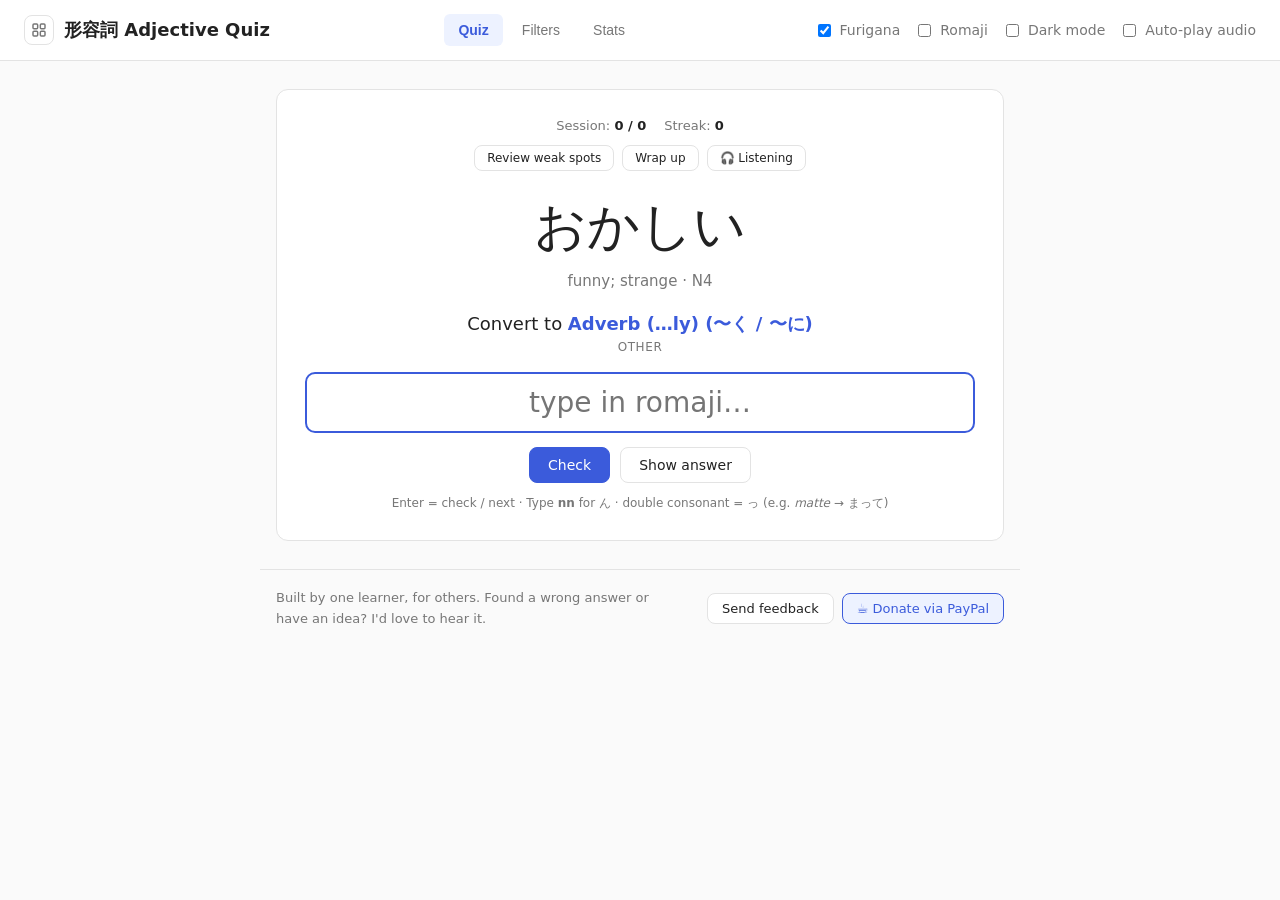
==== commit 52fee541: "Add files via upload" ====
--- a/adj.html
+++ b/adj.html
@@ -197,7 +197,7 @@
     <h2>Stats</h2>
     <div id="statsBody"></div>
     <h3>Sync between devices</h3>
-    <div style="font-size:13px;color:var(--muted);margin-bottom:8px">Export a file here, open the quiz on another computer or phone, and import it there. Results are combined without double-counting, so you can sync back and forth as often as you like.</div>
+    <div style="font-size:13px;color:var(--muted);margin-bottom:8px"><b>Tip:</b> the <a href="./#sync">home page</a> backs up and restores all quizzes at once. Export a file here, open the quiz on another computer or phone, and import it there. Results are combined without double-counting, so you can sync back and forth as often as you like.</div>
     <div class="buttons" style="justify-content:flex-start;margin-top:0">
       <button class="btn" id="exportBtn">Export progress</button>
       <button class="btn" id="importBtn">Import progress</button>
@@ -1112,6 +1112,7 @@
   if (!file) return;
   let d;
   try { d=JSON.parse(await file.text()); } catch(err){ d=null; }
+  if (d && d.app==='kohikori-backup') d=(d.apps||{})['adj'];   // all-in-one backup from the home page
   if (!d || d.app!=='jadj-adjective-quiz' || !d.own){
     $('syncMsg').innerHTML='<span style="color:var(--bad)">That file isn\'t an adjective quiz export.</span>'; return;
   }
@@ -1120,6 +1121,7 @@
   }
   // stats: keep the newest snapshot of every device (never our own; ours is always current)
   const incoming={...(d.peers||{}), [d.device]:{at:d.exportedAt, stats:d.own}};
+  if (!(d.own && d.own.t)) delete incoming[d.device];
   let devs=0;
   for (const id in incoming){
     if (id===deviceId || !incoming[id] || !incoming[id].stats) continue;
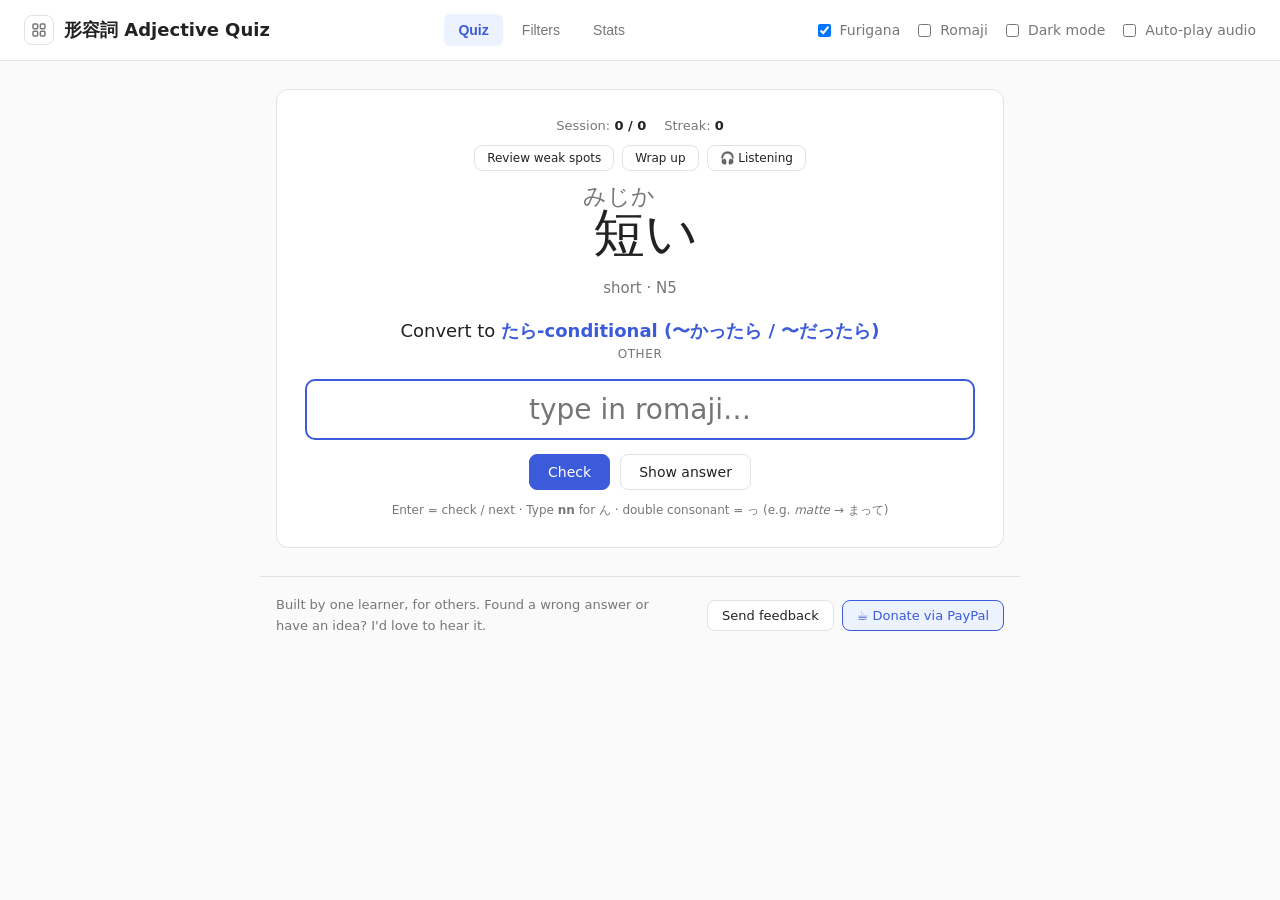
==== commit d932149f: "Add files via upload" ====
--- a/adj.html
+++ b/adj.html
@@ -1414,5 +1414,6 @@
   fit();
 })();
 </script>
+<script src="ja.js"></script>
 </body>
 </html>
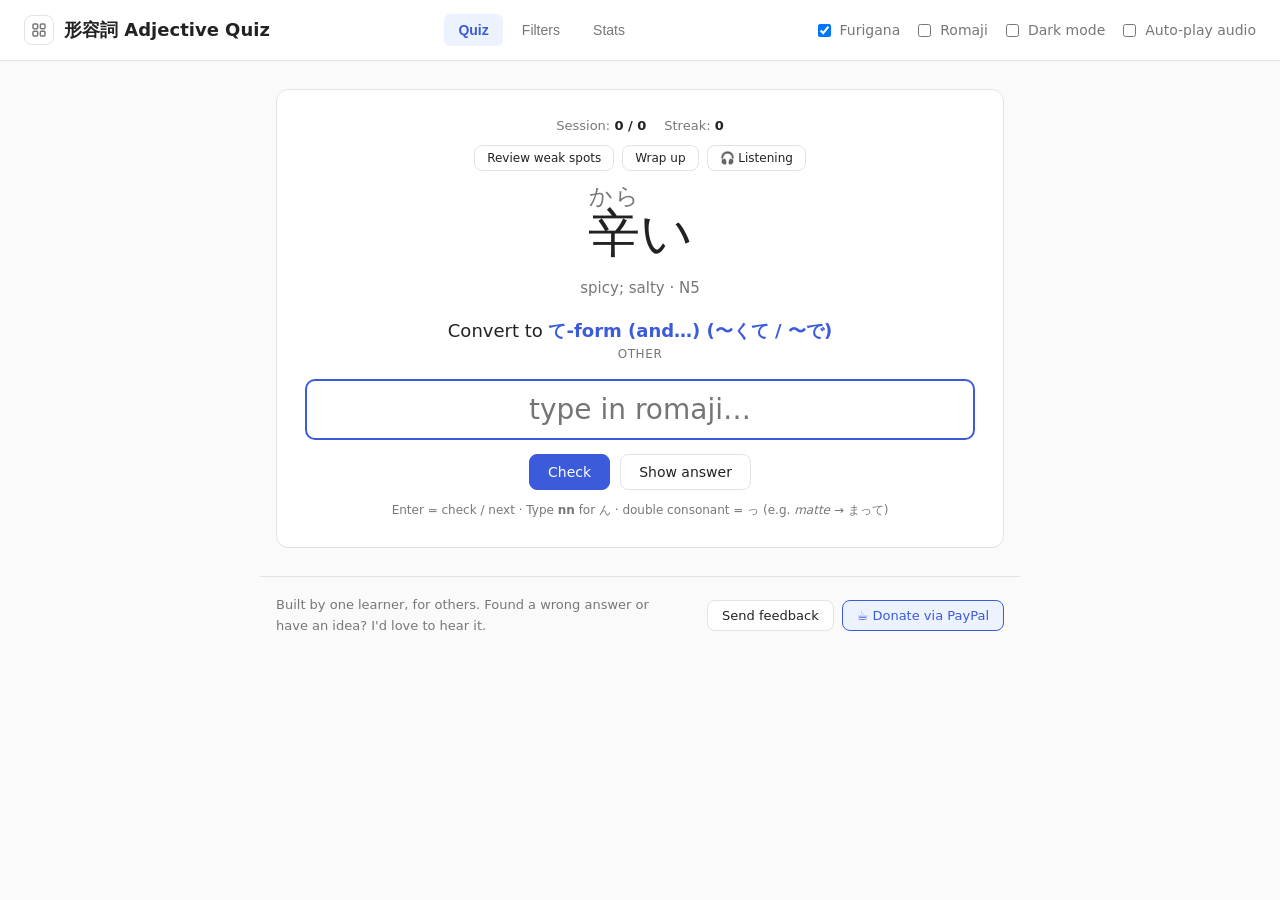
==== commit d81ae04e: "Add files via upload" ====
--- a/adj.html
+++ b/adj.html
@@ -100,6 +100,8 @@
   :root.dark #storeWarn{background:#3a3212!important;border-color:#6b5d1e!important;color:#f0c14b!important}
   nav button.active{background:var(--accentbg)}
   .feedback.ok{border-color:var(--okline)} .feedback.bad{border-color:var(--badline)}
+  .feedback.warn{background:var(--pill);border:1px solid var(--warn)} .feedback.warn .head{color:var(--warn);font-weight:600;margin-bottom:4px}
+  #answer.warnin{border-color:var(--warn)}
   .feedback .rule{color:var(--sub)} .feedback .note{color:var(--warn)}
   .feedback .ex{border-top-color:var(--line)} .feedback .ex .en{color:var(--muted)}
   .added,.fixnote{color:var(--warn)}
@@ -959,6 +961,30 @@
 }
 const kanaMatch = (given, expected) => kanaVariants(expected).includes(toHira(given));
 
+/* ---- spelling slip in the stem: ask once to fix it before grading ----
+   If the conjugated ending is right and only the unchanged start of the word has a small typo
+   (べんきょしました for べんきょうしました), the answer isn't graded yet; you get one chance to fix it. */
+function editDist(a,b){
+  const d=Array.from({length:a.length+1},(_,i)=>[i]);
+  for (let j=1;j<=b.length;j++) d[0][j]=j;
+  for (let i=1;i<=a.length;i++) for (let j=1;j<=b.length;j++)
+    d[i][j]=Math.min(d[i-1][j]+1, d[i][j-1]+1, d[i-1][j-1]+(a[i-1]===b[j-1]?0:1));
+  return d[a.length][b.length];
+}
+function stemSlip(given, dict, expected){
+  const g=toHira(given), d=toHira(dict), e=toHira(expected);
+  let k=0; while (k<d.length && k<e.length && d[k]===e[k]) k++;      // the part the conjugation leaves alone
+  const stem=e.slice(0,k), tail=e.slice(k);
+  if (stem.length<2 || !tail || !g.endsWith(tail)) return false;       // ending must be exactly right
+  const gs=g.slice(0, g.length-tail.length);
+  if (!gs || gs===stem) return false;
+  // the sound right before the ending belongs to the conjugation (食べ-ない, not 食ば-ない / 食べら-ない),
+  // so it has to match; the one exception is a dropped long vowel (べんきょ for べんきょう)
+  const sameEnd = gs.slice(-1)===stem.slice(-1), droppedLong = /[うい]$/.test(stem) && gs===stem.slice(0,-1);
+  if (!sameEnd && !droppedLong) return false;
+  const n=editDist(gs, stem);
+  return n>0 && n <= (stem.length>=5 ? 2 : 1);
+}
 function check(reveal){
   if (!current || summaryOpen) return;
   if (answered){ nextQuestion(); return; }
@@ -973,6 +999,14 @@
   if (listening && !reveal && !ok){
     homo = soundAlikes(v).find(o => allowed(o,f) && answers(o,f).some(a=>kanaMatch(given, toReading(a)))) || null;
     ok = !!homo;
+  }
+  if (!ok && !reveal && !current.retry && ALL.some(a=>stemSlip(given, toReading(v.b), toReading(a)))){
+    current.retry=true;                      // not graded yet: one chance to fix the typo
+    const what = listening ? 'the word you heard' : `${toKanji(v.b)} (${toReading(v.b)})`;
+    $('feedback').innerHTML=`<div class="feedback warn"><div class="head">✏️ Please check your spelling</div>
+      <div>The ending looks right, but the start doesn't match ${what}. Fix it and press Enter.</div></div>`;
+    inp.className='warnin'; inp.focus();
+    return;
   }
   answered=true;
   record(session,v,f,ok); record(lifetime,v,f,ok); updateSrs(v,f,ok);
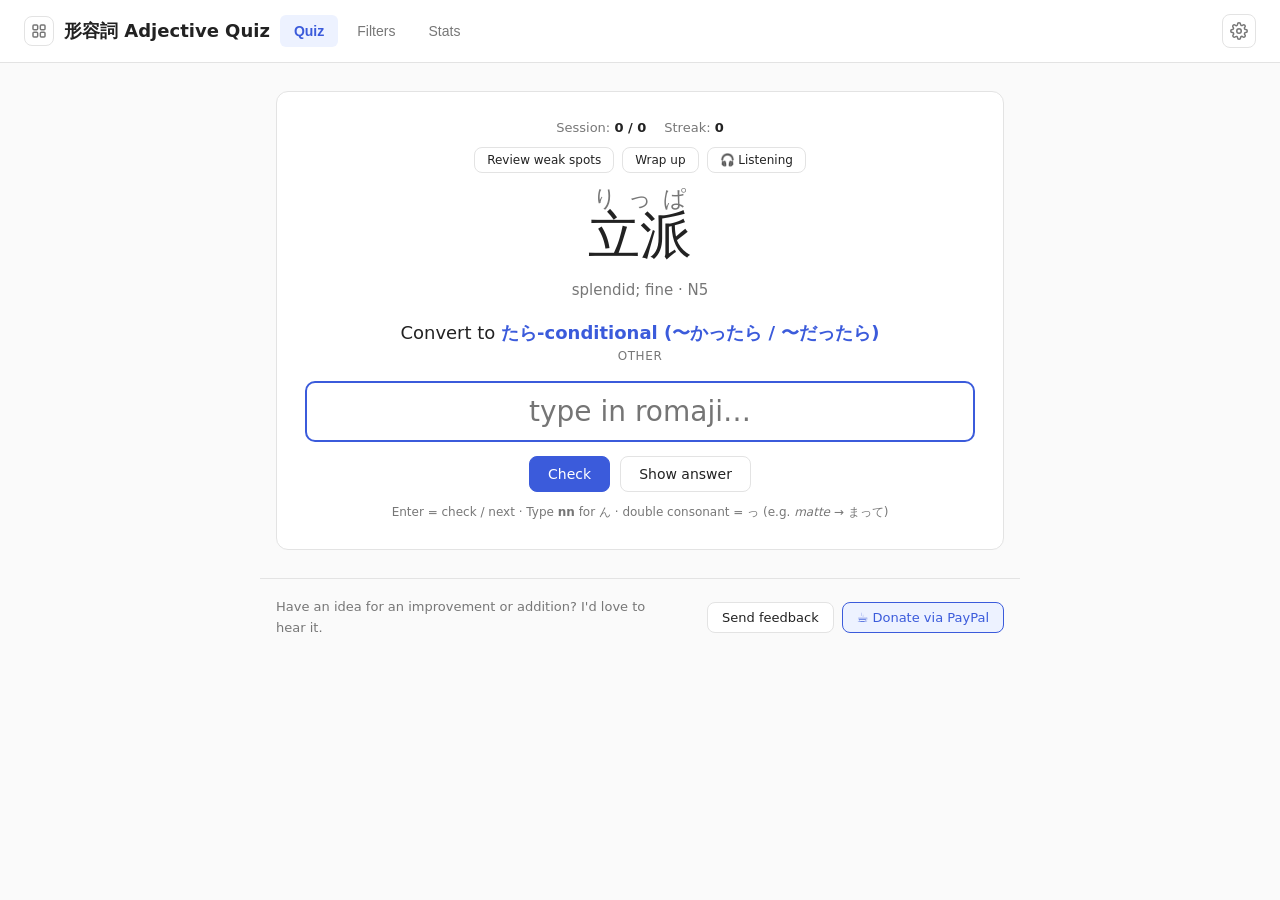
==== commit 53c3a374: "Add files via upload" ====
--- a/adj.html
+++ b/adj.html
@@ -60,14 +60,14 @@
   body.roma .rw .rr{display:block}
   header h1{display:flex;align-items:center;gap:10px}
   .homelink{display:inline-grid;place-items:center;width:30px;height:30px;border-radius:8px;border:1px solid var(--line);color:var(--muted);text-decoration:none;flex:none}
-  .homelink:hover{color:var(--accent);border-color:var(--accent)}
+  @media (hover:hover){.homelink:hover{color:var(--accent);border-color:var(--accent)}}
   .listenq{display:inline-flex;align-items:center;gap:10px;font-size:20px;padding:14px 26px;border-radius:999px;border:2px solid var(--accent);
     background:var(--accentbg);color:var(--accent);cursor:pointer;font-family:inherit;margin:14px 0 6px}
-  .listenq:hover{filter:brightness(1.05)} .listenq:active{transform:scale(.98)}
+  @media (hover:hover){.listenq:hover{filter:brightness(1.05)}} .listenq:active{transform:scale(.98)}
   .listenq .ico{font-size:26px;line-height:1}
   .reportline{margin-top:12px;font-size:12px;text-align:right}
   .reportline a{color:var(--muted);text-decoration:none;border-bottom:1px dotted var(--muted)}
-  .reportline a:hover{color:var(--accent);border-color:var(--accent)}
+  @media (hover:hover){.reportline a:hover{color:var(--accent);border-color:var(--accent)}}
   .homo{margin-top:6px;font-size:13px;color:var(--muted)}
   .feedback .also{font-size:13px;color:var(--muted);margin:2px 0 8px}
 
@@ -115,7 +115,7 @@
   .modeinfo{text-align:center;font-size:12px;color:var(--accent);margin:-6px 0 14px}
   .modeinfo.warn{color:var(--warn)}
   .speak{background:none;border:1px solid var(--line);border-radius:6px;cursor:pointer;font-size:13px;padding:1px 7px;color:var(--text);vertical-align:middle;font-family:inherit;line-height:1.5}
-  .speak:hover{border-color:var(--accent)}
+  @media (hover:hover){.speak:hover{border-color:var(--accent)}}
   #summary h2{text-align:center;font-size:20px;margin:0 0 14px}
   #summary .totals{justify-content:center;text-align:center}
 
@@ -126,12 +126,33 @@
   .sitefoot .links{display:flex;gap:8px;flex-wrap:wrap}
   .sitefoot a{display:inline-block;padding:7px 14px;border-radius:8px;border:1px solid var(--line);
     background:var(--card);color:var(--text);text-decoration:none;font-size:13px}
-  .sitefoot a:hover{border-color:var(--accent);color:var(--accent)}
+  @media (hover:hover){.sitefoot a:hover{border-color:var(--accent);color:var(--accent)}}
   .sitefoot a:focus-visible{outline:2px solid var(--accent);outline-offset:2px}
   .sitefoot a.donate{border-color:var(--accent);color:var(--accent);background:var(--accentbg)}
   @media (max-width:520px){.sitefoot{justify-content:center;text-align:center}}
   .verb{white-space:nowrap}  /* keep the quiz word on one line; script shrinks it to fit */
   @media (max-width:420px){main{padding:0 10px}.card{padding:22px 14px}}
+
+  /* phones: no lingering tap highlight or 'hover' outline after tapping */
+  button,a,label{-webkit-tap-highlight-color:transparent}
+
+  /* ---- settings tucked behind the gear button; compact header on phones ---- */
+  .gearbtn{display:inline-grid;place-items:center;width:34px;height:34px;border-radius:8px;border:1px solid var(--line);background:var(--card);color:var(--muted);cursor:pointer;flex:none;margin-left:auto;padding:0}
+  .gearbtn[aria-expanded="true"]{color:var(--accent);border-color:var(--accent);background:var(--accentbg)}
+  .settings{flex-basis:100%;padding:10px 2px 2px;border-top:1px solid var(--line)}
+  .settings.closed{display:none}
+  @media (max-width:640px){
+    header{display:grid;grid-template-columns:1fr auto;align-items:center;padding:10px 14px;gap:6px 8px}
+    header h1{grid-column:1;font-size:16px;min-width:0}
+    .gearbtn{grid-column:2;grid-row:1}
+    header nav{grid-column:1/-1;display:flex;overflow-x:auto;margin:0 -6px}
+    nav button{padding:7px 10px}
+    .settings{grid-column:1/-1}
+    main{margin-top:16px}
+  }
+  /* ---- typing on a phone: hide the mode buttons so the score, question and answer box fit above the keyboard ---- */
+  body.kbd .modebar, body.kbd .modeinfo, body.kbd .dirbar, body.kbd #storeWarn{display:none!important}
+  body.kbd{padding-bottom:70vh}
 </style>
 </head>
 <body>
@@ -142,7 +163,8 @@
     <button data-tab="filters">Filters</button>
     <button data-tab="stats">Stats</button>
   </nav>
-  <div class="toggles">
+  <button type="button" class="gearbtn" id="gearBtn" aria-label="Settings" aria-expanded="false" aria-controls="settingsPanel" title="Settings"><svg viewBox="0 0 24 24" width="18" height="18" fill="none" stroke="currentColor" stroke-width="2" stroke-linecap="round" stroke-linejoin="round" aria-hidden="true"><circle cx="12" cy="12" r="3"/><path d="M19.4 15a1.65 1.65 0 0 0 .33 1.82l.06.06a2 2 0 1 1-2.83 2.83l-.06-.06a1.65 1.65 0 0 0-1.82-.33 1.65 1.65 0 0 0-1 1.51V21a2 2 0 1 1-4 0v-.09a1.65 1.65 0 0 0-1-1.51 1.65 1.65 0 0 0-1.82.33l-.06.06a2 2 0 1 1-2.83-2.83l.06-.06a1.65 1.65 0 0 0 .33-1.82 1.65 1.65 0 0 0-1.51-1H3a2 2 0 1 1 0-4h.09a1.65 1.65 0 0 0 1.51-1 1.65 1.65 0 0 0-.33-1.82l-.06-.06a2 2 0 1 1 2.83-2.83l.06.06a1.65 1.65 0 0 0 1.82.33H9a1.65 1.65 0 0 0 1-1.51V3a2 2 0 1 1 4 0v.09a1.65 1.65 0 0 0 1 1.51 1.65 1.65 0 0 0 1.82-.33l.06-.06a2 2 0 1 1 2.83 2.83l-.06.06a1.65 1.65 0 0 0-.33 1.82V9a1.65 1.65 0 0 0 1.51 1H21a2 2 0 1 1 0 4h-.09a1.65 1.65 0 0 0-1.51 1z"/></svg></button>
+  <div class="toggles settings closed" id="settingsPanel">
     <label class="toggle"><input type="checkbox" id="furiToggle" checked> Furigana</label>
     <label class="toggle" title="Show romaji above Japanese words"><input type="checkbox" id="romaToggle"> Romaji</label>
     <label class="toggle"><input type="checkbox" id="darkToggle"> Dark mode</label>
@@ -211,7 +233,7 @@
   </section>
 </main>
 <footer class="sitefoot">
-  <p>Built by one learner, for others. Found a wrong answer or have an idea? I'd love to hear it.</p>
+  <p>Have an idea for an improvement or addition? I'd love to hear it.</p>
   <div class="links">
     <a href="mailto:support.kohikori@gmail.com?subject=Feedback:%20Adjective%20Quiz">Send feedback</a>
     <a class="donate" href="https://paypal.me/kohikori" target="_blank" rel="noopener">☕ Donate via PayPal</a>
@@ -1448,6 +1470,49 @@
   fit();
 })();
 </script>
+<script>
+/* Recent accuracy: keeps the last 25 answers on this device (shown on the home page) */
+(function(){
+  const SK='jadj_stats_v1', RK='jadj_recent_v1', N=25;
+  if (typeof store==='undefined' || !store.set) return;
+  const orig=store.set.bind(store), parse=v=>{ try { return JSON.parse(v); } catch(e){ return null; } };
+  let prev=parse(store.get(SK));
+  store.set=function(k,v){
+    orig(k,v);
+    if (k!==SK) return;
+    const cur=parse(v); if (!cur) return;
+    let log=parse(store.get(RK)); if (!Array.isArray(log)) log=[];
+    const pt=prev?prev.t||0:0, pc=prev?prev.c||0:0;
+    if (cur.t===pt+1) log.push([Date.now(), cur.c>pc?1:0]);
+    else if (cur.t===pt && cur.c===pc+1 && log.length) log[log.length-1][1]=1;   // answer later marked correct
+    else if (cur.t<pt) log=[];                                                     // stats were reset
+    orig(RK, JSON.stringify(log.slice(-N))); prev=cur;
+  };
+})();
+</script>
+<script>
+/* Settings panel behind the gear button */
+(function(){
+  const b=document.getElementById('gearBtn'), p=document.getElementById('settingsPanel'); if (!b||!p) return;
+  b.addEventListener('click',()=>{ const open=p.classList.toggle('closed')===false; b.setAttribute('aria-expanded', open); });
+})();
+/* Phones: while typing an answer, keep the score, question and answer box in view above the keyboard */
+(function(){
+  if (!window.matchMedia || !matchMedia('(hover:none)').matches) return;
+  let t=null;
+  function fit(){
+    if (!document.body.classList.contains('kbd')) return;
+    const inp=document.getElementById('answer'), sb=document.querySelector('section:not(.hidden) .scorebar'); if (!inp||!sb) return;
+    const vh=window.visualViewport ? visualViewport.height : innerHeight;
+    const top=sb.getBoundingClientRect().top+scrollY-8, btns=inp.parentElement.querySelector('.buttons');
+    const want=[btns,inp].filter(Boolean).map(e=>e.getBoundingClientRect().bottom+scrollY+6);
+    for (const bottom of want) if (bottom-top<=vh){ window.scrollTo({top, behavior:'smooth'}); return; }
+  }
+  document.addEventListener('focusin',e=>{ if (e.target && e.target.id==='answer'){ clearTimeout(t); document.body.classList.add('kbd'); setTimeout(fit,350); } });
+  document.addEventListener('focusout',e=>{ if (e.target && e.target.id==='answer'){ clearTimeout(t); t=setTimeout(()=>{ const a=document.activeElement; if (!a || a.id!=='answer') document.body.classList.remove('kbd'); },250); } });
+  if (window.visualViewport) visualViewport.addEventListener('resize',()=>setTimeout(fit,60));
+})();
+</script>
 <script src="ja.js"></script>
 </body>
 </html>
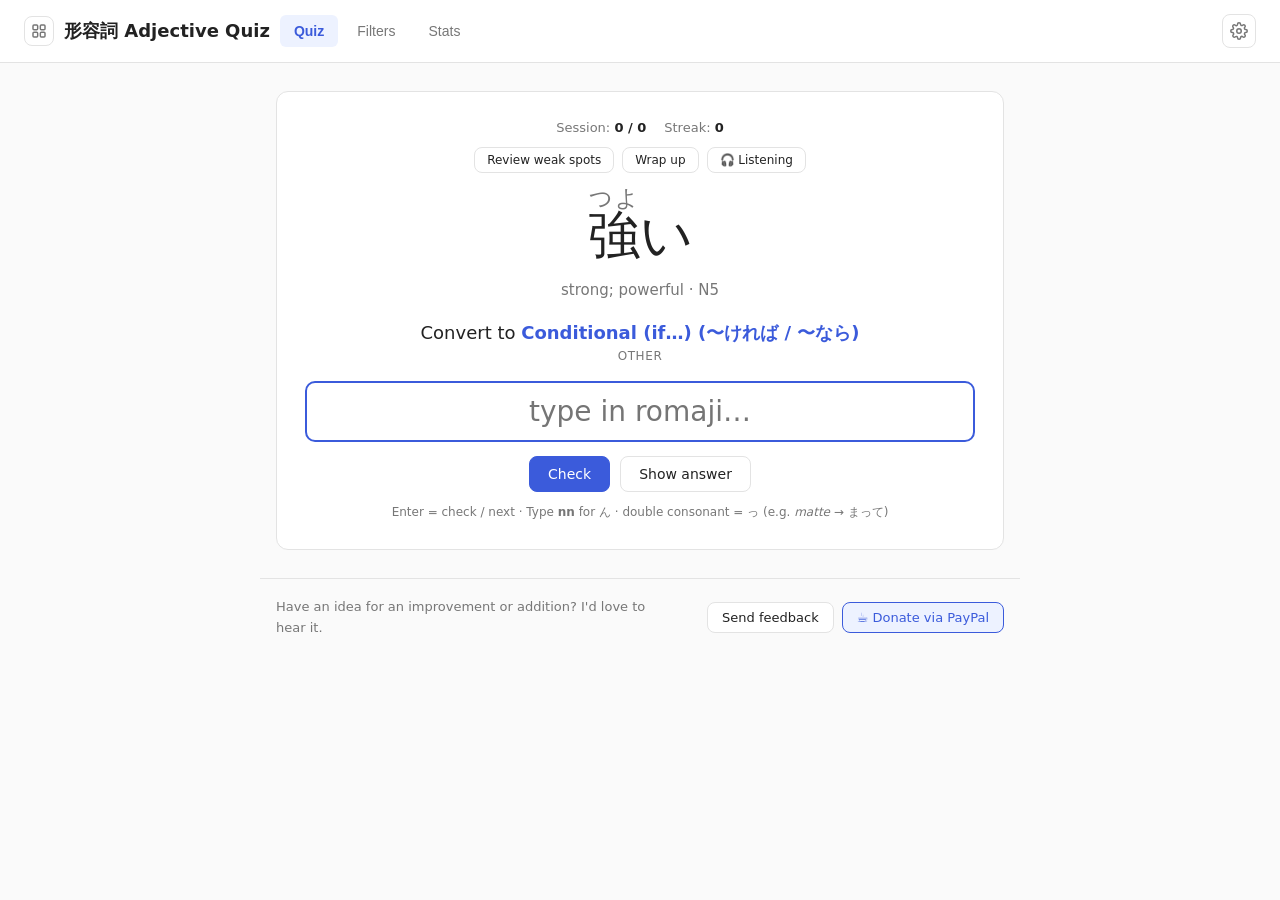
==== commit a8b45c33: "Add files via upload" ====
--- a/adj.html
+++ b/adj.html
@@ -150,8 +150,7 @@
     .settings{grid-column:1/-1}
     main{margin-top:16px}
   }
-  /* ---- typing on a phone: hide the mode buttons so the score, question and answer box fit above the keyboard ---- */
-  body.kbd .modebar, body.kbd .modeinfo, body.kbd .dirbar, body.kbd #storeWarn{display:none!important}
+  /* ---- typing on a phone: leave room to scroll the question to the top of the screen ---- */
   body.kbd{padding-bottom:70vh}
 </style>
 </head>
@@ -1500,17 +1499,22 @@
 (function(){
   if (!window.matchMedia || !matchMedia('(hover:none)').matches) return;
   let t=null;
+  // keep the question (with its furigana / romaji) just under the top of the screen
   function fit(){
     if (!document.body.classList.contains('kbd')) return;
-    const inp=document.getElementById('answer'), sb=document.querySelector('section:not(.hidden) .scorebar'); if (!inp||!sb) return;
-    const vh=window.visualViewport ? visualViewport.height : innerHeight;
-    const top=sb.getBoundingClientRect().top+scrollY-8, btns=inp.parentElement.querySelector('.buttons');
-    const want=[btns,inp].filter(Boolean).map(e=>e.getBoundingClientRect().bottom+scrollY+6);
-    for (const bottom of want) if (bottom-top<=vh){ window.scrollTo({top, behavior:'smooth'}); return; }
-  }
-  document.addEventListener('focusin',e=>{ if (e.target && e.target.id==='answer'){ clearTimeout(t); document.body.classList.add('kbd'); setTimeout(fit,350); } });
+    const q=document.querySelector('section:not(.hidden) #qVerb, section:not(.hidden) #qWord, section:not(.hidden) #qPic, section:not(.hidden) #quizBody');
+    if (!q) return;
+    window.scrollTo({top: Math.max(0, q.getBoundingClientRect().top+scrollY-8), behavior:'smooth'});
+  }
+  let mt=null; const qb=document.getElementById('quizBody');
+  if (qb && window.MutationObserver) new MutationObserver(()=>{ clearTimeout(mt); mt=setTimeout(fit,120); }).observe(qb,{childList:true,subtree:true,characterData:true});
+  const on=()=>{ clearTimeout(t); document.body.classList.add('kbd'); setTimeout(fit,350); };
+  // the answer box is often focused already, so a tap on it (which opens the keyboard) counts too
+  document.addEventListener('focusin',e=>{ if (e.target && e.target.id==='answer') on(); });
+  document.addEventListener('click',e=>{ if (e.target && e.target.id==='answer') on(); });
   document.addEventListener('focusout',e=>{ if (e.target && e.target.id==='answer'){ clearTimeout(t); t=setTimeout(()=>{ const a=document.activeElement; if (!a || a.id!=='answer') document.body.classList.remove('kbd'); },250); } });
-  if (window.visualViewport) visualViewport.addEventListener('resize',()=>setTimeout(fit,60));
+  if (window.visualViewport) visualViewport.addEventListener('resize',()=>{ const a=document.activeElement;
+    if (a && a.id==='answer' && visualViewport.height<innerHeight*0.8) on(); else setTimeout(fit,60); });
 })();
 </script>
 <script src="ja.js"></script>
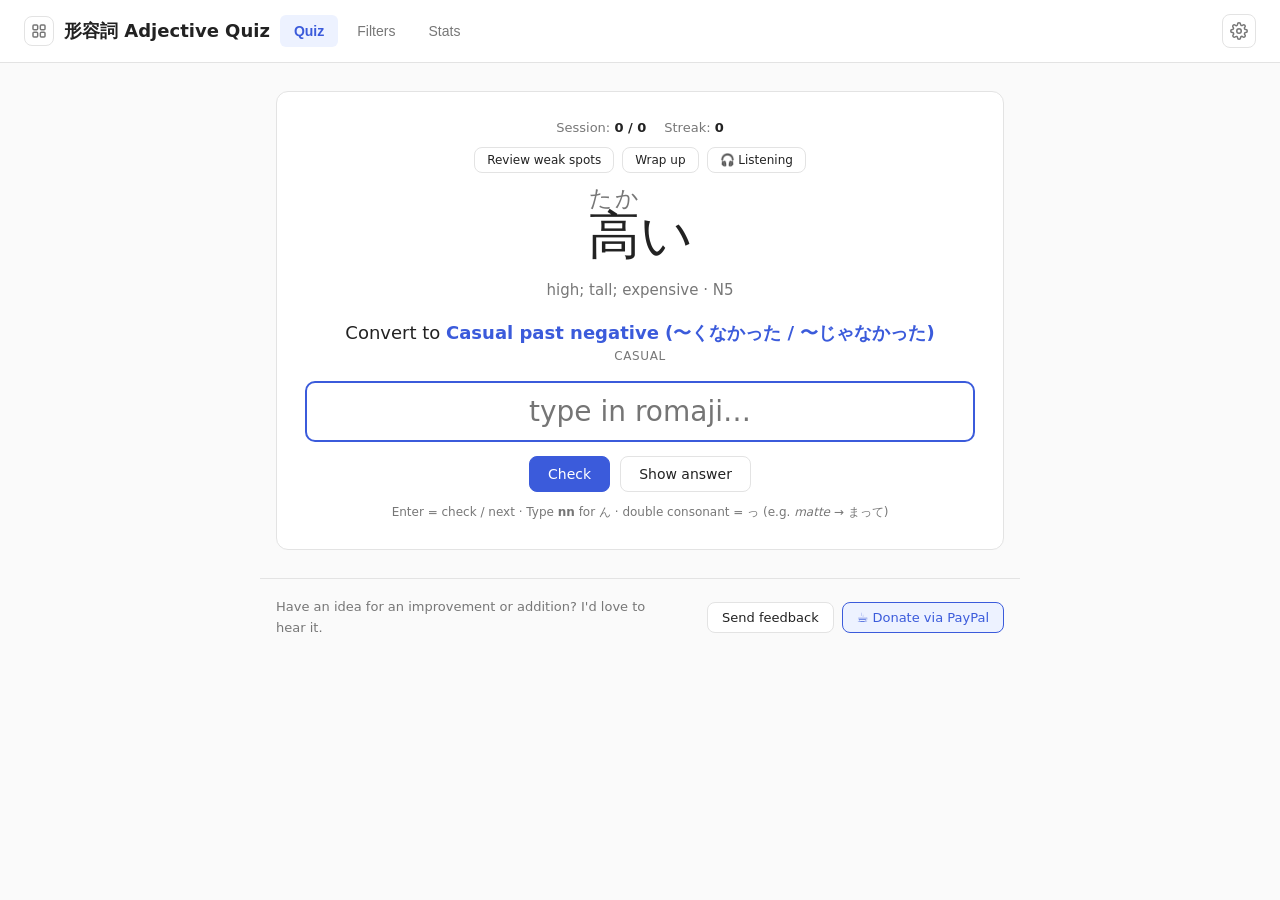
==== commit 713f26a4: "Add files via upload" ====
--- a/adj.html
+++ b/adj.html
@@ -903,7 +903,9 @@
   store.set(LS_SRS, JSON.stringify(srs)); store.set(LS_SRS_T, JSON.stringify(srsT));
 }
 const sessionSeen = new Set();   // pairs already asked this session (no repeats)
-let recentVerbs = [];            // last few verbs, to avoid back-to-back same verb
+let recentVerbs = [];
+let formDeck = [], lastForm = null;
+const shuffleArr = a => { a=[...a]; for (let i=a.length-1;i>0;i--){ const j=Math.floor(Math.random()*(i+1)); [a[i],a[j]]=[a[j],a[i]]; } return a; };            // last few verbs, to avoid back-to-back same verb
 const GROUP_LABEL = {i:'い-adjectives (incl. いい)', na:'な-adjectives'};
 const groupOf = v => v.g==='na' ? 'na' : 'i';
 
@@ -942,6 +944,15 @@
     if (!cand.length){ sessionSeen.clear(); cand = pool; }        // whole pool done: start over
     const fresh = cand.filter(([v]) => !recentVerbs.includes(v.b));
     if (fresh.length) cand = fresh;
+    if (!filters.srs){
+      // Without weak-spot focus, deal the forms like a shuffled deck: every selected form comes up once
+      // before any repeats, so no form goes missing for long and none bunches up.
+      const avail=[...new Set(cand.map(([,f])=>f))];
+      formDeck=formDeck.filter(f=>avail.includes(f));
+      if (!formDeck.length) formDeck=shuffleArr(avail.filter(f=>f!==lastForm).concat(avail.includes(lastForm)&&avail.length>1?[]:avail.filter(f=>f===lastForm)));
+      const want=formDeck.shift(); lastForm=want;
+      cand=cand.filter(([,f])=>f===want);
+    }
     const weights = cand.map(([v,f]) => pairWeight(v,f));
     let r = Math.random() * weights.reduce((a,b)=>a+b,0), idx = 0;
     while (idx < cand.length-1 && (r -= weights[idx]) > 0) idx++;
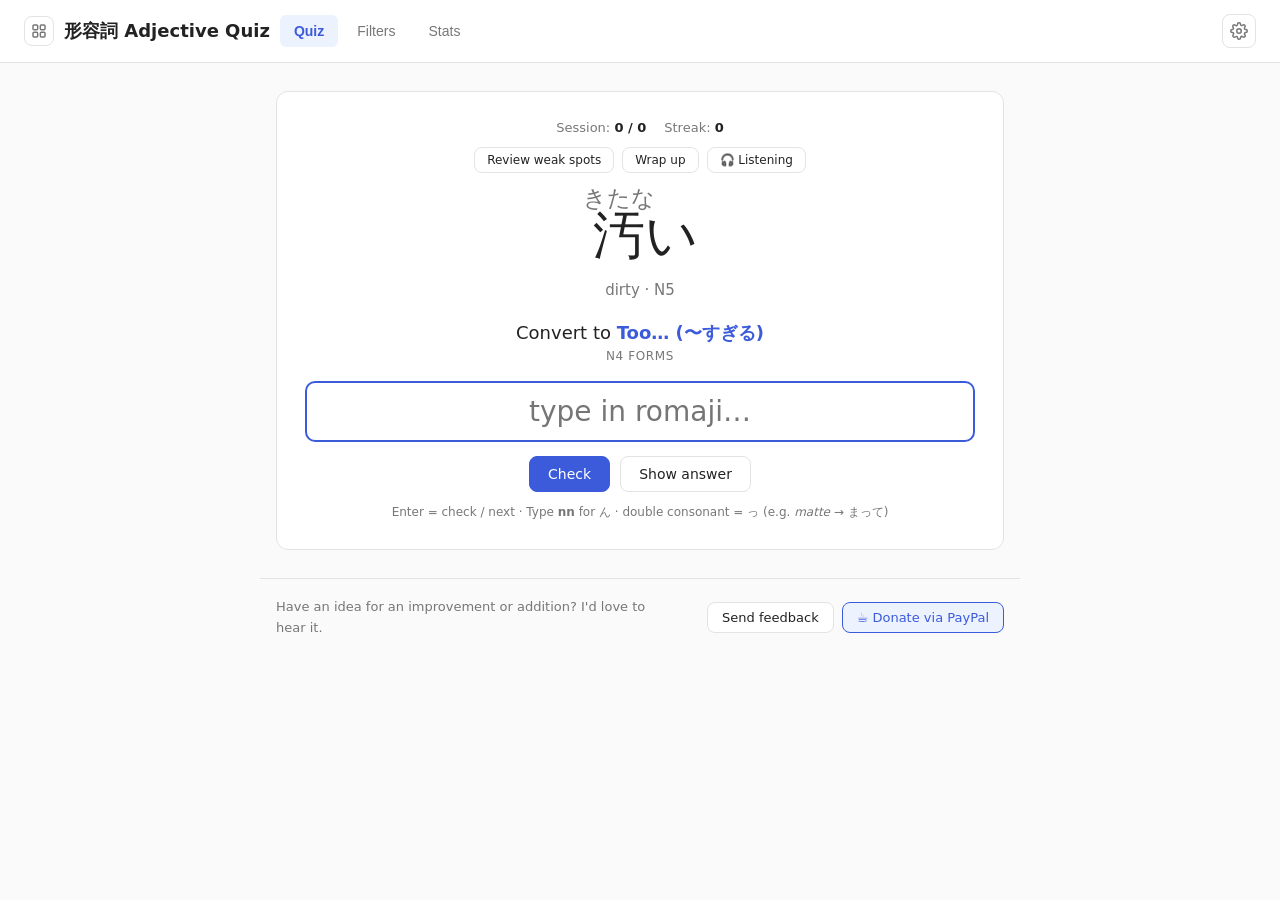
==== commit a2efd00b: "Add files via upload" ====
--- a/adj.html
+++ b/adj.html
@@ -11,6 +11,7 @@
 <meta name="theme-color" content="#c2255c">
 <script>(function(){var d;try{d=localStorage.getItem('jadj_dark_v1');}catch(e){}if(d==='on'||(d!=='off'&&window.matchMedia&&matchMedia('(prefers-color-scheme: dark)').matches))document.documentElement.classList.add('dark');})();</script>
 <title>Japanese Adjective Conjugation Quiz</title>
+<script src="tts-fix.js"></script>
 <style>
   :root{
     --bg:#fafafa; --card:#fff; --text:#222; --muted:#777; --line:#e3e3e3;
@@ -1305,7 +1306,7 @@
 if (!TTS.ok){ autoT.disabled=true; autoT.parentElement.title='This browser has no speech support'; }
 autoT.addEventListener('change',()=>store.set(LS_AUTO, autoT.checked?'on':'off'));
 for (const id of ['feedback','summary']) $(id).addEventListener('click',e=>{
-  const b=e.target.closest('.speak'); if(!b) return; TTS.say(b.dataset.say); if (id==='feedback') $('answer').focus();
+  const b=e.target.closest('.speak'); if(!b) return; TTS.say(b.dataset.say); if (id==='feedback' && matchMedia('(hover:hover)').matches) $('answer').focus();
 });
 
 /* ================= LISTENING MODE ================= */
